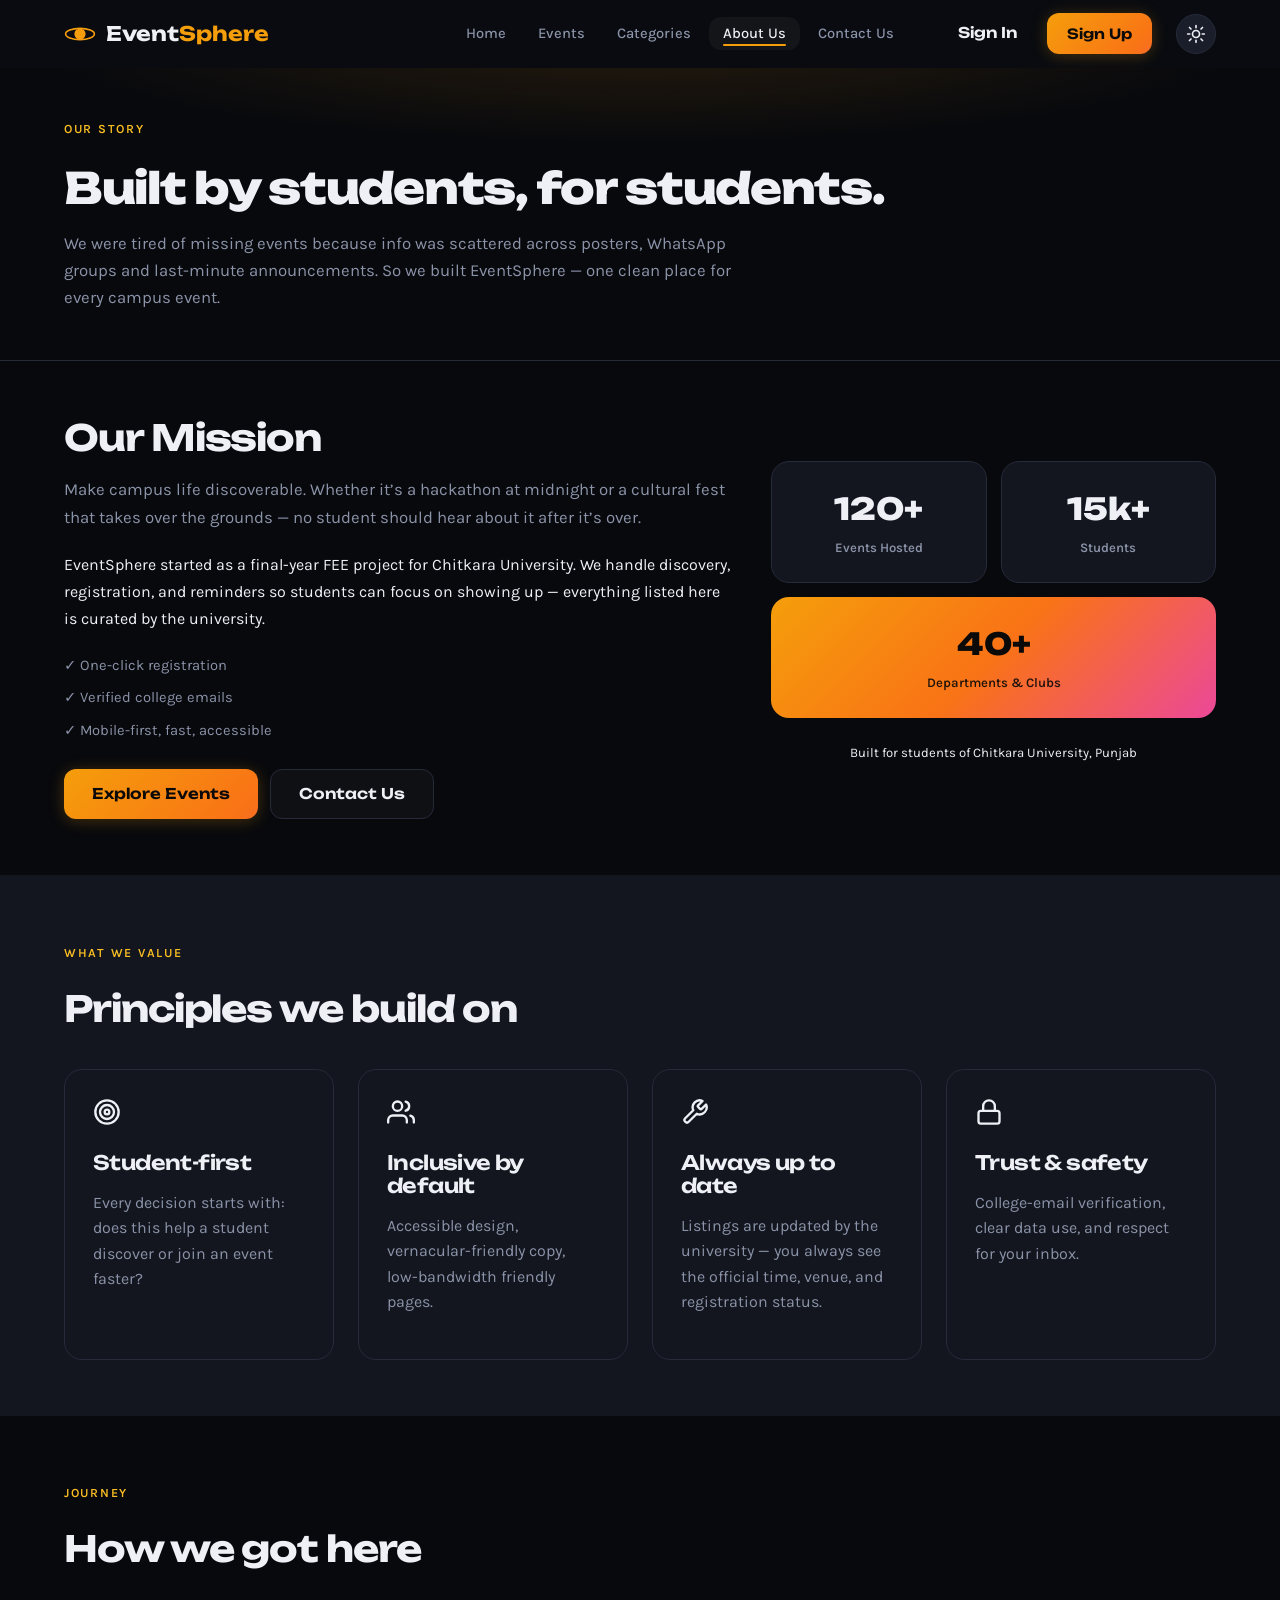
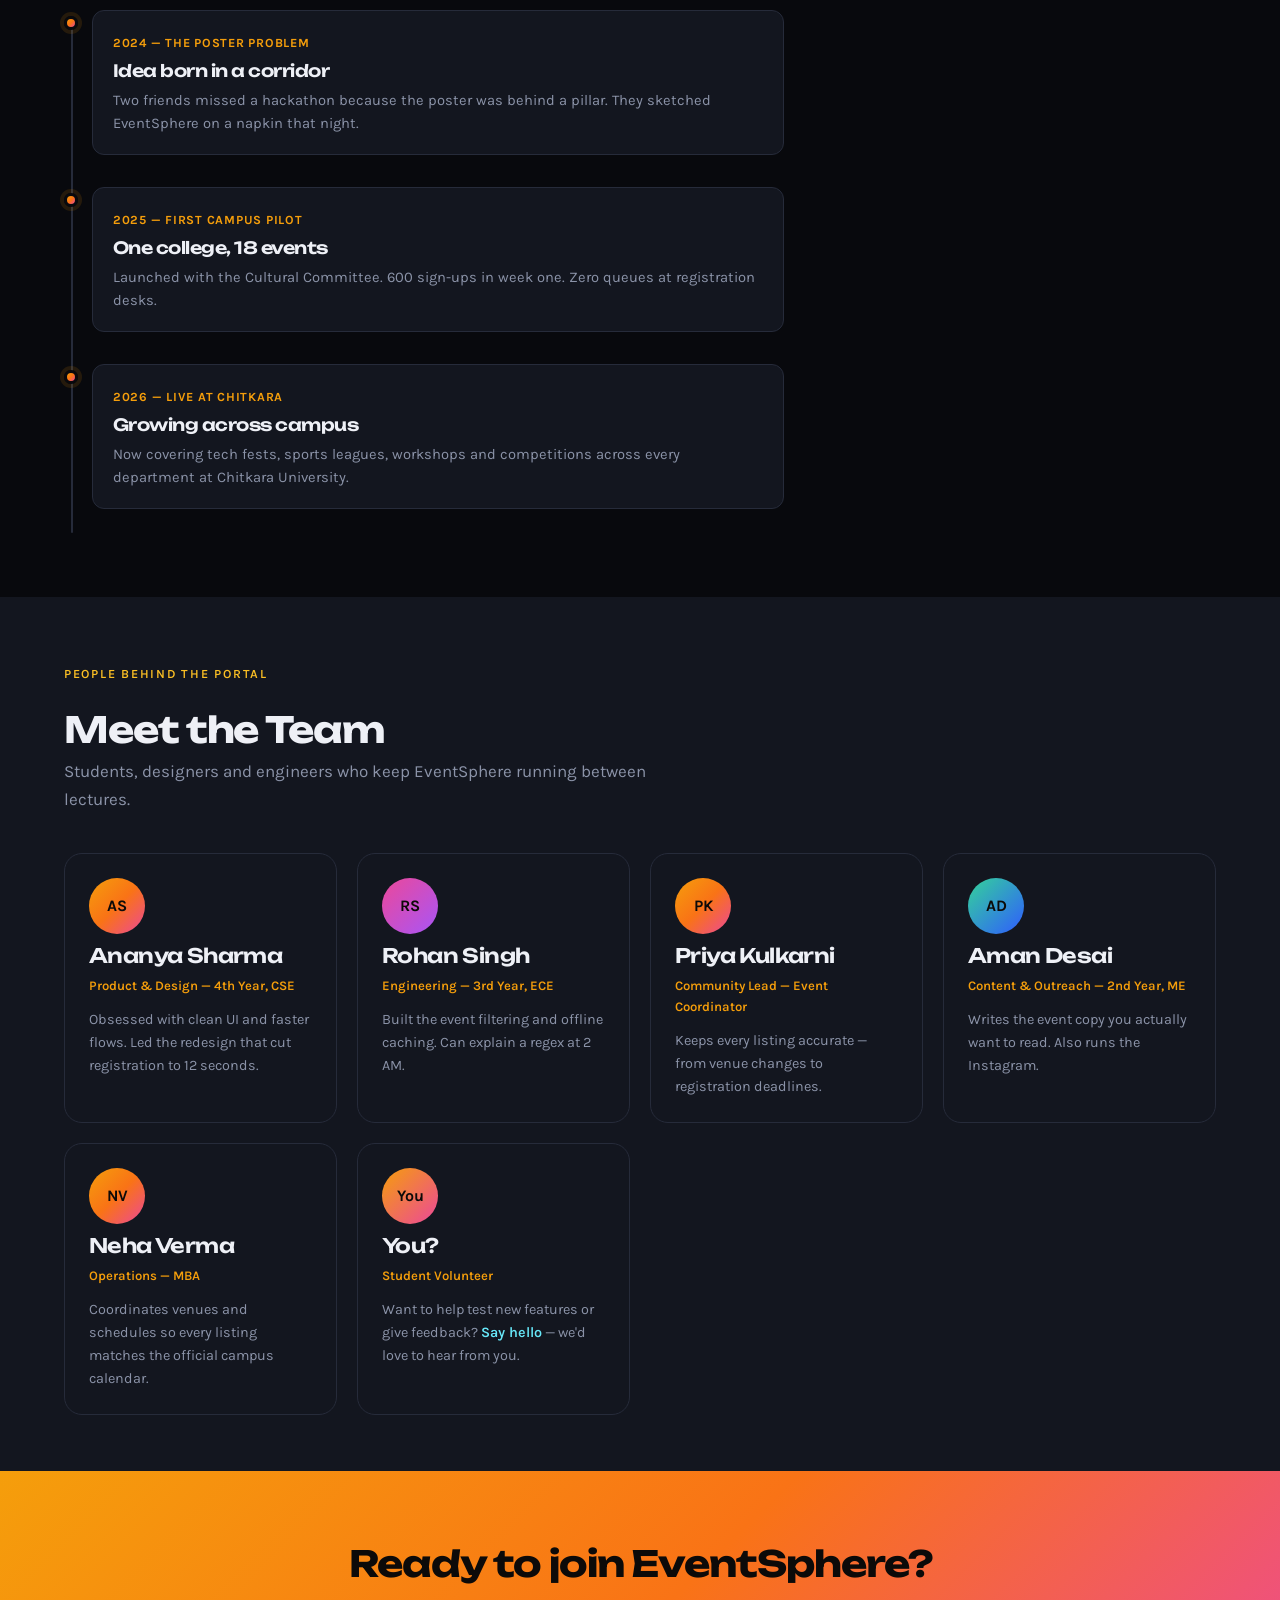
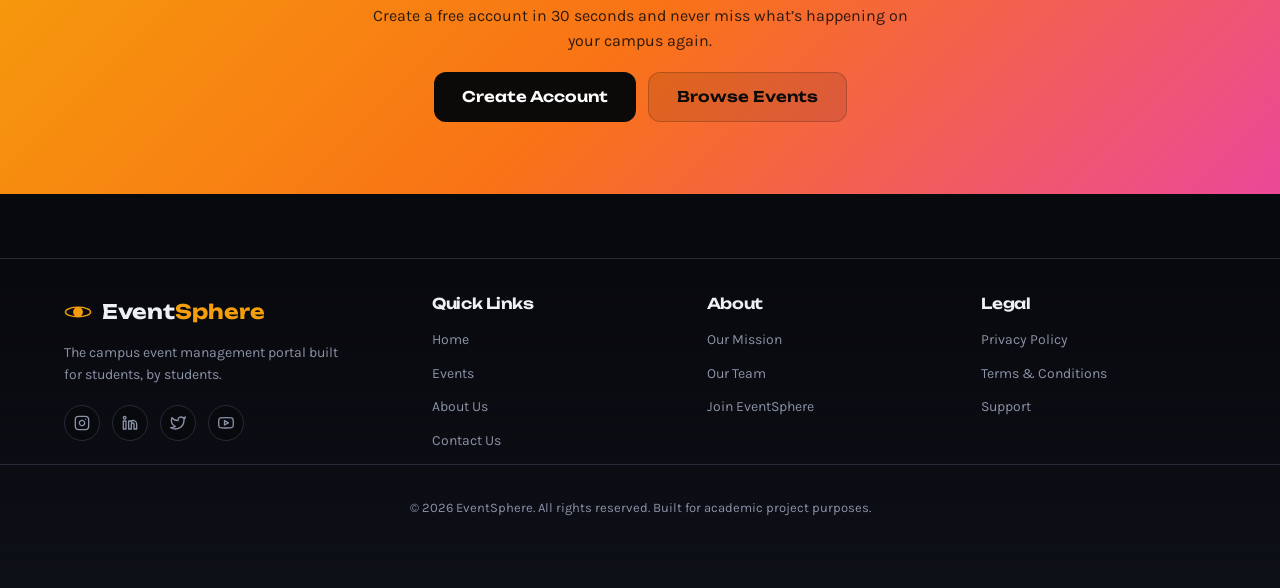
==== about.html @ 1bbb5e11 "Initial commit" ====
<!DOCTYPE html>
<html lang="en">
<head>
  <meta charset="UTF-8" />
  <meta name="viewport" content="width=device-width, initial-scale=1.0" />
  <title>EventSphere | About Us</title>
  <meta name="description" content="Learn about EventSphere — our mission and team, built for students of Chitkara University, Punjab." />
  <link rel="icon" type="image/svg+xml" href="images/favicon.svg">
  <link rel="preconnect" href="https://fonts.googleapis.com">
  <link href="https://fonts.googleapis.com/css2?family=Karla:ital,wght@0,400;0,500;0,600;0,700;1,400&family=Unbounded:wght@500;600;700;800&display=swap" rel="stylesheet">
  <script>
  (function () {
    try {
      var t = null;
      try { t = localStorage.getItem("eventsphere_theme"); } catch (e) {}
      if (!t) { try { var m = window.name.match(/(?:^|;)eventsphere_theme=([^;]+)/); if (m) t = m[1]; } catch (e2) {} }
      if (t === "light") document.documentElement.classList.add("light-mode");
    } catch (e) {}
  })();
</script>
<link rel="stylesheet" href="css/style.css" />
</head>
<body>
  <a href="#main-content" class="skip-link">Skip to main content</a>

  <header class="site-header" id="site-header">
    <nav class="navbar" aria-label="Primary navigation">
      <a href="index.html" class="logo">
        <span class="logo-mark" aria-hidden="true">
          <svg viewBox="0 0 40 40" width="32" height="32"><circle cx="20" cy="20" r="7" fill="url(#logoGradient)"/><ellipse cx="20" cy="20" rx="18" ry="7" fill="none" stroke="url(#logoGradient)" stroke-width="2"/><defs><linearGradient id="logoGradient" x1="0" y1="0" x2="40" y2="40"><stop offset="0%" stop-color="#f59e0b"/><stop offset="100%" stop-color="#ec4899"/></linearGradient></defs></svg>
        </span>
        <span class="logo-text">Event<span>Sphere</span></span>
      </a>
      <button class="nav-toggle" id="navToggle" aria-label="Open navigation menu" aria-expanded="false" aria-controls="primaryMenu"><span class="nav-toggle-bar"></span><span class="nav-toggle-bar"></span><span class="nav-toggle-bar"></span></button>
      <div class="nav-menu" id="primaryMenu">
        <ul class="nav-links">
          <li><a href="index.html" class="nav-link">Home</a></li>
          <li><a href="events.html" class="nav-link">Events</a></li>
          <li><a href="categories.html" class="nav-link">Categories</a></li>
          <li><a href="about.html" class="nav-link active">About Us</a></li>
          <li><a href="contact.html" class="nav-link">Contact Us</a></li>
        </ul>
        <div class="nav-actions">
          <a href="signin.html" class="btn btn-ghost guest-only">Sign In</a>
          <a href="signup.html" class="btn btn-primary btn-small guest-only">Sign Up</a>
          <button class="btn btn-ghost auth-only" id="logoutBtn" type="button">Logout</button>
        </div>
      </div>
    </nav>
  </header>

  <main id="main-content">
    <!-- Hero -->
    <section class="page-hero">
      <div class="container">
        <p class="eyebrow">Our Story</p>
        <h1>Built by students, for students.</h1>
        <p class="page-hero-sub">We were tired of missing events because info was scattered across posters, WhatsApp groups and last-minute announcements. So we built EventSphere — one clean place for every campus event.</p>
      </div>
    </section>

    <!-- Mission + Image -->
    <section class="section">
      <div class="container about-grid">
        <div>
          <h2 style="margin-bottom:16px;">Our Mission</h2>
          <p style="font-size:1.05rem; color:var(--color-text-secondary); line-height:1.7; margin-bottom:18px;">Make campus life discoverable. Whether it’s a hackathon at midnight or a cultural fest that takes over the grounds — no student should hear about it after it’s over.</p>
          <p style="color:var(--color-text-dim); line-height:1.7; margin-bottom:22px;">EventSphere started as a final-year FEE project for Chitkara University. We handle discovery, registration, and reminders so students can focus on showing up — everything listed here is curated by the university.</p>
          <div class="about-checks">
            <span>✓ One-click registration</span>
            <span>✓ Verified college emails</span>
            <span>✓ Mobile-first, fast, accessible</span>
          </div>
          <div style="margin-top:26px; display:flex; gap:12px; flex-wrap:wrap;">
            <a href="events.html" class="btn btn-primary">Explore Events</a>
            <a href="contact.html" class="btn btn-outline">Contact Us</a>
          </div>
        </div>
        <div class="about-visual">
          <div class="about-card-stack">
            <div class="about-stat-card">
              <span class="about-stat-num">120+</span>
              <span class="about-stat-label">Events Hosted</span>
            </div>
            <div class="about-stat-card">
              <span class="about-stat-num">15k+</span>
              <span class="about-stat-label">Students</span>
            </div>
            <div class="about-stat-card" style="grid-column: 1 / -1; background: var(--color-gradient-amber); color:#0c0a09; border:none;">
              <span class="about-stat-num" style="color:#0c0a09;">40+</span>
              <span class="about-stat-label" style="color:#0c0a09; opacity:0.9;">Departments & Clubs</span>
            </div>
          </div>
          <p style="text-align:center; font-size:0.82rem; color:var(--color-text-dim); margin-top:12px;">Built for students of Chitkara University, Punjab</p>
        </div>
      </div>
    </section>

    <!-- Values -->
    <section class="section section-alt">
      <div class="container">
        <div class="section-heading">
          <p class="eyebrow">What we value</p>
          <h2>Principles we build on</h2>
        </div>
        <div class="feature-grid">
          <article class="feature-card">
            <span class="feature-icon" aria-hidden="true"><svg class="icon"><use href="#i-target"/></svg></span>
            <h3>Student-first</h3>
            <p>Every decision starts with: does this help a student discover or join an event faster?</p>
          </article>
          <article class="feature-card">
            <span class="feature-icon" aria-hidden="true"><svg class="icon"><use href="#i-users"/></svg></span>
            <h3>Inclusive by default</h3>
            <p>Accessible design, vernacular-friendly copy, low-bandwidth friendly pages.</p>
          </article>
          <article class="feature-card">
            <span class="feature-icon" aria-hidden="true"><svg class="icon"><use href="#i-wrench"/></svg></span>
            <h3>Always up to date</h3>
            <p>Listings are updated by the university — you always see the official time, venue, and registration status.</p>
          </article>
          <article class="feature-card">
            <span class="feature-icon" aria-hidden="true"><svg class="icon"><use href="#i-lock"/></svg></span>
            <h3>Trust & safety</h3>
            <p>College-email verification, clear data use, and respect for your inbox.</p>
          </article>
        </div>
      </div>
    </section>

    <!-- Timeline -->
    <section class="section">
      <div class="container">
        <div class="section-heading">
          <p class="eyebrow">Journey</p>
          <h2>How we got here</h2>
        </div>
        <div class="timeline">
          <div class="timeline-item">
            <span class="timeline-dot"></span>
            <div class="timeline-content">
              <span class="timeline-date">2024 — The Poster Problem</span>
              <h3>Idea born in a corridor</h3>
              <p>Two friends missed a hackathon because the poster was behind a pillar. They sketched EventSphere on a napkin that night.</p>
            </div>
          </div>
          <div class="timeline-item">
            <span class="timeline-dot"></span>
            <div class="timeline-content">
              <span class="timeline-date">2025 — First Campus Pilot</span>
              <h3>One college, 18 events</h3>
              <p>Launched with the Cultural Committee. 600 sign-ups in week one. Zero queues at registration desks.</p>
            </div>
          </div>
          <div class="timeline-item">
            <span class="timeline-dot"></span>
            <div class="timeline-content">
              <span class="timeline-date">2026 — Live at Chitkara</span>
              <h3>Growing across campus</h3>
              <p>Now covering tech fests, sports leagues, workshops and competitions across every department at Chitkara University.</p>
            </div>
          </div>
        </div>
      </div>
    </section>

    <!-- Team -->
    <section class="section section-alt" id="team">
      <div class="container">
        <div class="section-heading">
          <p class="eyebrow">People behind the portal</p>
          <h2>Meet the Team</h2>
          <p class="section-subtext">Students, designers and engineers who keep EventSphere running between lectures.</p>
        </div>
        <div class="team-grid">
          <article class="team-card">
            <span class="avatar" style="width:56px;height:56px;font-size:1rem;">AS</span>
            <h3>Ananya Sharma</h3>
            <p class="team-role">Product & Design — 4th Year, CSE</p>
            <p class="team-bio">Obsessed with clean UI and faster flows. Led the redesign that cut registration to 12 seconds.</p>
          </article>
          <article class="team-card">
            <span class="avatar" style="width:56px;height:56px;font-size:1rem; background:linear-gradient(135deg,#ec4899 0%, #a855f7 100%);">RS</span>
            <h3>Rohan Singh</h3>
            <p class="team-role">Engineering — 3rd Year, ECE</p>
            <p class="team-bio">Built the event filtering and offline caching. Can explain a regex at 2 AM.</p>
          </article>
          <article class="team-card">
            <span class="avatar" style="width:56px;height:56px;font-size:1rem;">PK</span>
            <h3>Priya Kulkarni</h3>
            <p class="team-role">Community Lead — Event Coordinator</p>
            <p class="team-bio">Keeps every listing accurate — from venue changes to registration deadlines.</p>
          </article>
          <article class="team-card">
            <span class="avatar" style="width:56px;height:56px;font-size:1rem; background:linear-gradient(135deg,#34d399 0%, #2F5CFF 100%);">AD</span>
            <h3>Aman Desai</h3>
            <p class="team-role">Content & Outreach — 2nd Year, ME</p>
            <p class="team-bio">Writes the event copy you actually want to read. Also runs the Instagram.</p>
          </article>
          <article class="team-card">
            <span class="avatar" style="width:56px;height:56px;font-size:1rem;">NV</span>
            <h3>Neha Verma</h3>
            <p class="team-role">Operations — MBA</p>
            <p class="team-bio">Coordinates venues and schedules so every listing matches the official campus calendar.</p>
          </article>
          <article class="team-card">
            <span class="avatar" style="width:56px;height:56px;font-size:1rem; background:linear-gradient(135deg,#f59e0b 0%, #ec4899 100%);">You</span>
            <h3>You?</h3>
            <p class="team-role">Student Volunteer</p>
            <p class="team-bio">Want to help test new features or give feedback? <a href="contact.html" class="form-link">Say hello</a> — we'd love to hear from you.</p>
          </article>
        </div>
      </div>
    </section>

    <!-- CTA -->
    <section class="stats-band" style="margin-top:0;">
      <div class="container" style="display:flex; flex-direction:column; align-items:center; gap:18px; text-align:center;">
        <h2 style="color:#0c0a09; margin:0;">Ready to join EventSphere?</h2>
        <p style="color:#0c0a09; opacity:0.85; max-width:560px; margin:0;">Create a free account in 30 seconds and never miss what’s happening on your campus again.</p>
        <div style="display:flex; gap:12px; flex-wrap:wrap; justify-content:center;">
          <a href="signup.html" class="btn" style="background:#0c0a09; color:white;">Create Account</a>
          <a href="events.html" class="btn" style="background:rgba(12,10,9,0.1); color:#0c0a09; border:1px solid rgba(12,10,9,0.2);">Browse Events</a>
        </div>
      </div>
    </section>
  </main>

  <footer class="site-footer">
    <div class="container footer-grid">
      <div class="footer-brand">
        <a href="index.html" class="logo">
          <span class="logo-mark" aria-hidden="true">
            <svg viewBox="0 0 40 40" width="28" height="28"><circle cx="20" cy="20" r="7" fill="url(#footerLogoGradient)"/><ellipse cx="20" cy="20" rx="18" ry="7" fill="none" stroke="url(#footerLogoGradient)" stroke-width="2"/><defs><linearGradient id="footerLogoGradient" x1="0" y1="0" x2="40" y2="40"><stop offset="0%" stop-color="#f59e0b"/><stop offset="100%" stop-color="#ec4899"/></linearGradient></defs></svg>
          </span>
          <span class="logo-text">Event<span>Sphere</span></span>
        </a>
        <p class="footer-tagline">The campus event management portal built for students, by students.</p>
        <div class="social-icons"><a href="#" aria-label="Instagram"><svg class="icon"><use href="#i-instagram"/></svg></a><a href="#" aria-label="LinkedIn"><svg class="icon"><use href="#i-linkedin"/></svg></a><a href="#" aria-label="Twitter"><svg class="icon"><use href="#i-twitter"/></svg></a><a href="#" aria-label="YouTube"><svg class="icon"><use href="#i-youtube"/></svg></a></div>
      </div>
      <nav class="footer-col" aria-label="Quick links"><h3>Quick Links</h3><ul><li><a href="index.html">Home</a></li><li><a href="events.html">Events</a></li><li><a href="about.html">About Us</a></li><li><a href="contact.html">Contact Us</a></li></ul></nav>
      <nav class="footer-col" aria-label="About"><h3>About</h3><ul><li><a href="about.html">Our Mission</a></li><li><a href="about.html#team">Our Team</a></li><li><a href="signup.html">Join EventSphere</a></li></ul></nav>
      <nav class="footer-col" aria-label="Legal"><h3>Legal</h3><ul><li><a href="#">Privacy Policy</a></li><li><a href="#">Terms & Conditions</a></li><li><a href="contact.html">Support</a></li></ul></nav>
    </div>
    <div class="footer-bottom"><p>&copy; 2026 EventSphere. All rights reserved. Built for academic project purposes.</p></div>
  </footer>

  <script src="js/icons.js"></script>
  <script src="js/auth.js"></script>
  <script src="js/main.js"></script>
</body>
</html>
---- css/style.css ----
/* =========================================================
   EVENTSPHERE — Dark Theme (adapted from CampusPulse)
   =========================================================
   Theme & design system inherited from the better-fee-project demo:
   - Dark background, amber + pink + teal accents
   - Karla (body) + Unbounded (display) font pair
   ========================================================= */

@import url("https://fonts.googleapis.com/css2?family=Karla:ital,wght@0,400;0,500;0,600;0,700;1,400&family=Unbounded:wght@500;600;700;800&display=swap");

:root {
  /* ---- Surfaces & backgrounds ---- */
  --color-bg: #08090d;
  --color-bg-soft: #0e1018;
  --color-surface: #13161f;
  --color-surface-strong: #1a1e2a;

  /* ---- Header & mobile menu (theme-aware) ---- */
  --color-header-bg: rgba(10, 12, 18, 0.86);
  --color-header-bg-scrolled: rgba(10, 12, 18, 0.95);
  --color-header-border: rgba(38, 43, 58, 0.85);
  --color-menu-bg: rgba(10, 12, 18, 0.97);

  /* ---- Borders ---- */
  --color-border: #262b3a;
  --color-border-hover: #3a4158;

  /* ---- Text scale ---- */
  --color-text: #eef0f6;
  --color-text-secondary: #8b93a8;

  /* ---- Brand accent (amber) ---- */
  --color-accent: #f59e0b;
  --color-accent-hover: #fbbf24;
  --color-accent-glow: rgba(245, 158, 11, 0.35);
  --color-accent-soft: rgba(245, 158, 11, 0.12);
  --color-gradient-amber: linear-gradient(135deg, #f59e0b 0%, #f97316 50%, #ec4899 100%);
  --color-on-accent: #0c0a09;

  /* ---- Category / pill colors ---- */
  --color-primary: #2F5CFF;
  --color-accent-purple: #8B5CF6;
  --color-gradient: linear-gradient(135deg, #2F5CFF 0%, #8B5CF6 100%);

  /* ---- Links & status ---- */
  --color-link: #67e8f9;
  --color-link-hover: #a5f3fc;
  --color-success: #34d399;
  --color-danger: #fb7185;
  --color-success-bg: rgba(52, 211, 153, 0.1);
  --color-error-bg: rgba(251, 113, 133, 0.1);

  /* ---- Typography ---- */
  --font-body: "Karla", system-ui, sans-serif;
  --font-display: "Unbounded", system-ui, sans-serif;

  /* ---- Radii ---- */
  --radius-sm: 8px;
  --radius: 12px;
  --radius-md: 12px;
  --radius-lg: 18px;
  --radius-xl: 20px;
  --radius-full: 999px;

  /* ---- Layout ---- */
  --max-width: 1280px;
  --nav-height: 68px;

  /* ---- Motion & shadows ---- */
  --ease-out: cubic-bezier(0.22, 1, 0.36, 1);
  --shadow-sm: 0 4px 24px rgba(0, 0, 0, 0.25);
  --shadow-md: 0 12px 40px rgba(0, 0, 0, 0.35);
  --shadow-card: 0 4px 24px rgba(0, 0, 0, 0.25);
  --shadow-lift: 0 12px 40px rgba(0, 0, 0, 0.35);
  --transition-base: 0.25s ease;
  --transition-ease: cubic-bezier(0.22, 1, 0.36, 1);
}

/* Light mode */
html.light-mode {
  /* Surfaces */
  --color-bg: #ffffff;
  --color-bg-soft: #f8fafc;
  --color-surface: #f8fafc;
  --color-surface-strong: #f1f5f9;

  /* Header & mobile menu */
  --color-header-bg: rgba(255, 255, 255, 0.8);
  --color-header-bg-scrolled: rgba(255, 255, 255, 0.96);
  --color-header-border: rgba(226, 232, 240, 1);
  --color-menu-bg: rgba(255, 255, 255, 0.98);

  /* Borders */
  --color-border: #e2e8f0;
  --color-border-hover: #cbd5e1;

  /* Text */
  --color-text: #0f172a;
  --color-text-secondary: #475569;

  /* Brand accent */
  --color-accent: #2563eb;
  --color-accent-hover: #3b82f6;
  --color-accent-glow: rgba(37, 99, 235, 0.25);
  --color-accent-soft: rgba(37, 99, 235, 0.12);
  --color-gradient-amber: linear-gradient(135deg, #2563eb 0%, #3b82f6 50%, #ec4899 100%);
  --color-on-accent: #ffffff;

  /* Category colors */
  --color-primary: #2563eb;
  --color-accent-purple: #7c3aed;
  --color-gradient: linear-gradient(135deg, #2563eb 0%, #7c3aed 100%);

  /* Links & status */
  --color-link: #2563eb;
  --color-link-hover: #1d4ed8;
  --color-success: #16a34a;
  --color-danger: #dc2626;
  --color-success-bg: rgba(22, 163, 74, 0.1);
  --color-error-bg: rgba(220, 38, 38, 0.1);

  --shadow-sm: 0 2px 12px rgba(0, 0, 0, 0.06);
  --shadow-md: 0 12px 32px rgba(37, 99, 235, 0.12);
  --shadow-card: 0 1px 3px rgba(0, 0, 0, 0.08);
  --shadow-lift: 0 12px 32px rgba(0, 0, 0, 0.15);
}

*, *::before, *::after {
  box-sizing: border-box;
}

html {
  scroll-behavior: smooth;
  -webkit-text-size-adjust: 100%;
}

html, body {
  margin: 0;
  padding: 0;
}

body {
  font-family: var(--font-body);
  background: var(--color-bg);
  color: var(--color-text);
  line-height: 1.65;
  padding-top: calc(var(--nav-height) + env(safe-area-inset-top, 0px));
  -webkit-tap-highlight-color: transparent;
  -webkit-font-smoothing: antialiased;
  animation: pageIn 0.45s var(--ease-out) both;
}

img, svg {
  max-width: 100%;
  display: block;
}

a {
  text-decoration: none;
  color: inherit;
}

ul {
  list-style: none;
  margin: 0;
  padding: 0;
}

button {
  font-family: inherit;
  cursor: pointer;
  border: none;
  background: none;
}

input, textarea, select {
  font-family: inherit;
  font-size: 1rem;
}

/* Respect reduced motion */
@media (prefers-reduced-motion: reduce) {
  html { scroll-behavior: auto; }
  *, *::before, *::after {
    animation-duration: 0.01ms !important;
    animation-iteration-count: 1 !important;
    transition-duration: 0.01ms !important;
  }
}

/* =========================================================
   TYPOGRAPHY
   ========================================================= */
h1, h2, h3, h4 {
  font-family: var(--font-display);
  font-weight: 700;
  letter-spacing: -0.03em;
  line-height: 1.15;
  margin: 0;
}

h1 {
  font-family: var(--font-display);
  font-size: clamp(2rem, 4.5vw, 3.2rem);
  font-weight: 800;
}

h2 {
  font-family: var(--font-display);
  font-size: clamp(1.5rem, 3vw, 2.25rem);
}

h3 {
  font-size: 1.25rem;
  font-weight: 600;
}

p {
  color: var(--color-text-secondary);
  line-height: 1.6;
}

.eyebrow {
  display: inline-flex;
  align-items: center;
  gap: 8px;
  font-family: var(--font-body);
  font-size: 0.78rem;
  font-weight: 600;
  letter-spacing: 0.14em;
  text-transform: uppercase;
  color: var(--color-accent-hover);
  margin-bottom: 24px;
  animation: fadeUp 0.6s var(--transition-ease) 0.05s both;
}

.hero .eyebrow::before {
  content: "";
  width: 28px;
  height: 2px;
  background: linear-gradient(90deg, var(--color-accent), transparent);
  border-radius: 2px;
}

/* =========================================================
   LAYOUT UTILITIES
   ========================================================= */
.container {
  width: 100%;
  max-width: var(--max-width);
  margin: 0 auto;
  padding-inline: clamp(16px, 5vw, 64px);
}

.container-narrow {
  max-width: 760px;
}

.section {
  padding: 56px 0;
}

.section-alt {
  background-color: var(--color-surface);
}

.section-heading {
  text-align: left;
  max-width: 640px;
  margin-bottom: 2.5rem;
}

.section-subtext {
  font-size: 1.0625rem;
  color: var(--color-text-secondary);
  margin-top: 0.5rem;
}

.section-cta {
  margin-top: 2.5rem;
  text-align: center;
}

.card-grid {
  display: grid;
  gap: 24px;
  grid-template-columns: 1fr;
}

.card-grid-3 {
  grid-template-columns: repeat(auto-fit, minmax(280px, 1fr));
}

.card-grid-4 {
  grid-template-columns: repeat(auto-fit, minmax(260px, 1fr));
}

/* =========================================================
   BUTTONS
   ========================================================= */
.btn {
  display: inline-flex;
  align-items: center;
  justify-content: center;
  gap: 8px;
  padding: 12px 28px;
  font-family: var(--font-display);
  font-size: 0.92rem;
  font-weight: 600;
  border-radius: var(--radius);
  border: none;
  cursor: pointer;
  transition: all var(--transition-base);
  white-space: nowrap;
}

.btn:focus-visible {
  outline: 3px solid var(--color-accent);
  outline-offset: 2px;
}

.btn-primary {
  background: var(--color-gradient-amber);
  background-size: 200% auto;
  color: var(--color-on-accent);
  box-shadow: 0 2px 16px rgba(245, 158, 11, 0.25);
  border: none;
}

.btn-primary:hover {
  background-position: 100% center;
  color: var(--color-on-accent);
  transform: translateY(-2px);
  box-shadow: 0 8px 32px var(--color-accent-glow);
}

.btn-secondary {
  background: transparent;
  color: var(--color-accent-hover);
  border: 1.5px solid var(--color-accent);
}

.btn-secondary:hover {
  background: var(--color-accent-glow);
  color: var(--color-text);
  transform: translateY(-2px);
}

.btn-ghost {
  background: transparent;
  color: var(--color-text);
  padding: 10px 18px;
}

.btn-ghost:hover {
  color: var(--color-accent-hover);
}

.btn-outline {
  background: rgba(255, 255, 255, 0.03);
  color: var(--color-text);
  border: 1px solid var(--color-border);
}

.btn-outline:hover {
  border-color: var(--color-border-hover);
  background: rgba(255, 255, 255, 0.06);
  color: var(--color-text);
  transform: translateY(-2px);
}

.btn-large {
  padding: 14px 32px;
  font-size: 1rem;
}

.btn-small {
  padding: 9px 20px;
  font-size: 0.875rem;
}

.btn-block {
  display: flex;
  width: 100%;
}

.btn:active {
  transform: scale(0.97) translateY(0);
}

/* =========================================================
   HEADER / NAVIGATION (fixed)
   ========================================================= */
.site-header {
  position: fixed;
  top: calc(-1 * env(safe-area-inset-top, 0px));
  left: 0;
  right: 0;
  z-index: 100;
  height: calc(var(--nav-height) + env(safe-area-inset-top, 0px));
  background: var(--color-header-bg);
  backdrop-filter: blur(16px) saturate(1.15);
  border-bottom: 1px solid transparent;
  transition: none;
}

body.scrolled .site-header,
.site-header.scrolled {
  background: var(--color-header-bg-scrolled);
  border-bottom-color: var(--color-border);
  box-shadow: 0 8px 32px rgba(0, 0, 0, 0.3);
}

.navbar {
  height: 100%;
  display: flex;
  align-items: center;
  justify-content: space-between;
  max-width: var(--max-width);
  margin: 0 auto;
  padding: 0 clamp(16px, 5vw, 64px);
  padding-top: env(safe-area-inset-top, 0px);
  gap: 24px;
}

.logo {
  display: flex;
  align-items: center;
  gap: 10px;
  flex-shrink: 0;
}

.logo-text {
  font-family: var(--font-display);
  font-weight: 700;
  font-size: 1.25rem;
  color: var(--color-text);
}

.logo-text span {
  color: var(--color-accent);
}

.logo-mark {
  display: flex;
  align-items: center;
  justify-content: center;
}

/* Logo mark follows the theme: in light mode it adopts the "Sphere"
   wordmark colour (blue accent) instead of the amber→pink gradient */
html.light-mode .logo-mark stop,
html.light-mode .loading-logo stop {
  stop-color: var(--color-accent);
}
html.light-mode .loading-logo svg {
  filter: drop-shadow(0 8px 24px var(--color-accent-glow));
}

.nav-menu {
  display: flex;
  align-items: center;
  gap: 32px;
  flex: 1;
  justify-content: flex-end;
}

.nav-links {
  display: flex;
  gap: 4px;
  align-items: center;
}

.nav-link {
  position: relative;
  color: var(--color-text-secondary);
  padding: 8px 14px;
  border-radius: var(--radius);
  font-size: 0.92rem;
  font-weight: 500;
  transition: color 0.2s var(--transition-base), background 0.2s var(--transition-base);
}

.nav-link::after {
  content: "";
  position: absolute;
  bottom: 4px;
  left: 14px;
  right: 14px;
  height: 2px;
  background: var(--color-accent);
  border-radius: 2px;
  transform: scaleX(0);
  transition: transform 0.25s var(--transition-ease);
}

.nav-link:hover,
.nav-link.active {
  color: var(--color-text);
  background: rgba(255, 255, 255, 0.04);
}

.nav-link:hover::after,
.nav-link.active::after {
  transform: scaleX(1);
}

.nav-actions {
  display: flex;
  align-items: center;
  gap: 12px;
}

/* Guest / logged-in state toggling */
.auth-only {
  display: none;
}

body.logged-in .guest-only {
  display: none;
}

body.logged-in .auth-only {
  display: inline-flex;
}

/* Mobile nav toggle (hamburger) — hidden on desktop */
.nav-toggle {
  display: none;
  transition: background 0.2s, border-color 0.2s, transform 0.15s;
}

.nav-toggle:active {
  transform: scale(0.94);
}

/* Theme toggle (light / dark) — grouped with the hamburger on the right */
.nav-end {
  display: flex;
  align-items: center;
  gap: 10px;
}

.theme-toggle {
  display: inline-flex;
  align-items: center;
  justify-content: center;
  width: 40px;
  height: 40px;
  flex: 0 0 40px;
  padding: 0;
  border-radius: var(--radius-full);
  background: var(--color-surface-strong);
  border: 1px solid var(--color-border);
  color: var(--color-text);
  cursor: pointer;
  transition: transform 0.15s var(--transition-base);
}

.theme-toggle:hover {
  background: var(--color-surface);
  border-color: var(--color-border-hover);
}

.theme-toggle:active {
  transform: scale(0.94);
}

.theme-toggle svg {
  width: 20px;
  height: 20px;
  display: block;
}

.theme-toggle .tt-moon {
  display: none;
}

html.light-mode .theme-toggle .tt-sun {
  display: none;
}

html.light-mode .theme-toggle .tt-moon {
  display: block;
}

/* =========================================================
   HERO SECTION
   ========================================================= */
.hero {
  position: relative;
  padding: 48px 0 80px;
  overflow: hidden;
  min-height: calc(100vh - var(--nav-height));
  min-height: calc(100svh - var(--nav-height));
  display: flex;
  align-items: center;
}

.hero-bg {
  position: absolute;
  inset: 0;
  pointer-events: none;
  overflow: hidden;
}

.hero-grid {
  position: absolute;
  inset: 0;
  background-image:
    linear-gradient(rgba(255, 255, 255, 0.03) 1px, transparent 1px),
    linear-gradient(90deg, rgba(255, 255, 255, 0.03) 1px, transparent 1px);
  background-size: 48px 48px;
  mask-image: radial-gradient(ellipse 70% 60% at 50% 40%, black 20%, transparent 75%);
}

.hero-orb {
  position: absolute;
  border-radius: 50%;
  filter: blur(80px);
  animation: orbFloat 12s ease-in-out infinite;
}

.hero-orb--1 {
  width: 420px;
  height: 420px;
  top: -8%;
  left: -6%;
  background: radial-gradient(circle, rgba(245, 158, 11, 0.45) 0%, transparent 70%);
  animation-delay: 0s;
}

.hero-orb--2 {
  width: 360px;
  height: 360px;
  top: 10%;
  right: -4%;
  background: radial-gradient(circle, rgba(236, 72, 153, 0.35) 0%, transparent 70%);
  animation-delay: -4s;
}

.hero-orb--3 {
  width: 300px;
  height: 300px;
  bottom: 5%;
  left: 35%;
  background: radial-gradient(circle, rgba(99, 102, 241, 0.3) 0%, transparent 70%);
  animation-delay: -8s;
}

@keyframes orbFloat {
  0%, 100% { transform: translate(0, 0) scale(1); }
  33% { transform: translate(24px, -18px) scale(1.06); }
  66% { transform: translate(-16px, 12px) scale(0.96); }
}

.hero-inner {
  position: relative;
  z-index: 1;
  display: grid;
  grid-template-columns: 1fr 1fr;
  gap: 48px;
  align-items: center;
}

.hero-content {
  text-align: left;
}

.hero-eyebrow {
  display: inline-flex;
  align-items: center;
  gap: 8px;
  font-family: var(--font-body);
  font-size: 0.78rem;
  font-weight: 600;
  letter-spacing: 0.14em;
  text-transform: uppercase;
  color: var(--color-accent-hover);
  margin-bottom: 24px;
  animation: fadeUp 0.6s var(--transition-ease) 0.05s both;
}

.hero-eyebrow::before {
  content: "";
  width: 28px;
  height: 2px;
  background: linear-gradient(90deg, var(--color-accent), transparent);
  border-radius: 2px;
}

.hero h1 {
  font-family: var(--font-display);
  font-size: clamp(2rem, 4.5vw, 3.2rem);
  font-weight: 800;
  margin-bottom: 22px;
  line-height: 1.08;
  animation: fadeUp 0.6s var(--transition-ease) 0.12s both;
}

.hero h1 .line {
  display: block;
}

.hero h1 .highlight {
  background: linear-gradient(120deg, #fbbf24 0%, #f97316 35%, #ec4899 70%, #a855f7 100%);
  background-size: 200% auto;
  -webkit-background-clip: text;
  background-clip: text;
  -webkit-text-fill-color: transparent;
  animation: gradientShift 6s ease infinite;
}

@keyframes gradientShift {
  0%, 100% { background-position: 0% center; }
  50% { background-position: 100% center; }
}

.hero-subtext {
  font-size: 1.08rem;
  color: var(--color-text-secondary);
  max-width: 520px;
  margin-bottom: 2rem;
  line-height: 1.7;
  animation: fadeUp 0.6s var(--transition-ease) 0.2s both;
}

.hero-actions {
  display: flex;
  gap: 14px;
  flex-wrap: wrap;
  animation: fadeUp 0.6s var(--transition-ease) 0.28s both;
}

.hero-trust {
  display: flex;
  gap: 32px;
  margin-top: 40px;
  padding-top: 28px;
  border-top: 1px solid var(--color-border);
  font-size: 0.875rem;
  font-weight: 600;
  color: var(--color-text-secondary);
  flex-wrap: wrap;
  animation: fadeUp 0.6s var(--transition-ease) 0.36s both;
}

.hero-stat {
  display: flex;
  flex-direction: column;
  gap: 2px;
}

.hero-stat strong {
  font-family: var(--font-display);
  font-size: 1.5rem;
  font-weight: 700;
  background: linear-gradient(135deg, var(--color-text) 30%, var(--color-accent-hover));
  -webkit-background-clip: text;
  background-clip: text;
  -webkit-text-fill-color: transparent;
}

.hero-stat span {
  font-size: 0.82rem;
  color: var(--color-text-secondary);
  letter-spacing: 0.02em;
}

/* Hero illustration (SVG) */
.hero-illustration,
.hero-visual {
  width: 100%;
}

/* ---------- EVENT CARDS ---------- */
.event-grid {
  display: grid;
  grid-template-columns: repeat(auto-fill, minmax(270px, 1fr));
  gap: 22px;
}

.event-card {
  background: var(--color-surface);
  border: 1px solid var(--color-border);
  border-radius: var(--radius-lg);
  overflow: hidden;
  display: flex;
  flex-direction: column;
  box-shadow: var(--shadow-card);
  transition: transform 0.3s var(--transition-ease), border-color 0.3s var(--transition-ease), box-shadow 0.3s var(--transition-ease);
  animation: fadeUp 0.5s var(--transition-ease) both;
}

.event-grid .event-card:nth-child(1) { animation-delay: 0.05s; }
.event-grid .event-card:nth-child(2) { animation-delay: 0.1s; }
.event-grid .event-card:nth-child(3) { animation-delay: 0.15s; }
.event-grid .event-card:nth-child(4) { animation-delay: 0.2s; }
.event-grid .event-card:nth-child(5) { animation-delay: 0.25s; }
.event-grid .event-card:nth-child(6) { animation-delay: 0.3s; }

.event-card:hover {
  transform: translateY(-6px);
  border-color: var(--color-border-hover);
  box-shadow: var(--shadow-lift);
}
.event-card--compact {
  border-radius: var(--radius-md);
}
.event-card--compact .event-poster {
  aspect-ratio: 16 / 8.5;
}
.event-card--compact .event-card-body {
  padding: 16px 16px 18px;
}
.event-card--compact .event-title {
  font-size: 0.98rem;
}
.event-card--compact .event-meta {
  font-size: 0.8rem;
  gap: 3px;
  margin-bottom: 10px;
}
#relatedGrid {
  gap: 18px;
}
@media (min-width: 901px) {
  #relatedGrid {
    grid-template-columns: repeat(3, minmax(0, 1fr));
  }
}
@media (max-width: 640px) {
  #relatedGrid {
    grid-template-columns: 1fr;
  }
}

.event-poster {
  aspect-ratio: 16 / 9;
  display: flex;
  align-items: center;
  justify-content: center;
  color: var(--color-text);
  position: relative;
  overflow: hidden;
}

.event-poster img {
  width: 100%;
  height: 100%;
  object-fit: cover;
  object-position: center;
  display: block;
}

.event-poster.has-image {
  background: var(--color-surface-strong);
  padding: 0;
}

.poster-blue {
  background: linear-gradient(135deg, #f59e0b 0%, #fbbf24 100%);
}

.poster-purple {
  background: linear-gradient(135deg, #ec4899 0%, #a855f7 100%);
}

.event-card-body {
  padding: 20px 20px 22px;
  flex: 1;
  display: flex;
  flex-direction: column;
}

.event-title {
  font-family: var(--font-display);
  font-size: 1.0625rem;
  font-weight: 600;
  margin: 0 0 8px;
}

.event-meta {
  display: flex;
  flex-direction: column;
  gap: 4px;
  font-size: 0.86rem;
  color: var(--color-text-secondary);
  margin-bottom: 12px;
}

/* Pills (event category tags) */
.pill {
  display: inline-block;
  align-self: flex-start;
  padding: 4px 12px;
  border-radius: var(--radius-full);
  font-size: 0.75rem;
  font-weight: 600;
}

.pill-tech { background: rgba(47, 92, 255, 0.1); color: var(--color-primary); }
.pill-cultural { background: rgba(139, 92, 246, 0.1); color: var(--color-accent-purple); }
.pill-sports { background: rgba(52, 211, 153, 0.12); color: var(--color-success); }
.pill-workshop { background: rgba(245, 158, 11, 0.12); color: var(--color-accent); }
.pill-competition { background: rgba(251, 113, 133, 0.1); color: var(--color-danger); }

/* =========================================================
   FEATURE CARDS
   ========================================================= */
.feature-grid {
  display: grid;
  gap: 24px;
  grid-template-columns: repeat(auto-fit, minmax(240px, 1fr));
}

.feature-card {
  background: var(--color-surface);
  border: 1px solid var(--color-border);
  border-radius: var(--radius-lg);
  padding: 28px;
  transition: transform 0.3s var(--transition-ease), box-shadow 0.3s;
}

.feature-card:hover {
  transform: translateY(-4px);
  box-shadow: var(--shadow-lift);
}

.feature-icon {
  font-size: 1.75rem;
  display: inline-block;
  margin-bottom: 1rem;
}

.feature-card h3 {
  margin-bottom: 0.5rem;
}

/* =========================================================
   TESTIMONIAL CARDS
   ========================================================= */
.testimonial-card {
  background: var(--color-surface);
  border: 1px solid var(--color-border);
  border-radius: var(--radius-lg);
  padding: 28px;
  box-shadow: var(--shadow-card);
  transition: transform 0.3s var(--transition-ease), box-shadow 0.3s;
}

.testimonial-card:hover {
  transform: translateY(-4px);
  box-shadow: var(--shadow-lift);
}

.testimonial-quote {
  font-size: 0.9375rem;
  color: var(--color-text-secondary);
  margin-bottom: 1.5rem;
  line-height: 1.6;
}

.testimonial-quote::before {
  content: "\201C";
  color: var(--color-accent);
  font-size: 1.5rem;
  font-weight: 700;
  margin-right: 4px;
}

.testimonial-author {
  display: flex;
  align-items: center;
  gap: 12px;
}

.avatar {
  width: 40px;
  height: 40px;
  border-radius: 50%;
  background: var(--color-gradient-amber);
  color: var(--color-on-accent);
  display: flex;
  align-items: center;
  justify-content: center;
  font-size: 0.8125rem;
  font-weight: 700;
  flex-shrink: 0;
}

.author-name {
  font-size: 0.875rem;
  font-weight: 600;
  color: var(--color-text);
}

.author-role {
  font-size: 0.8125rem;
  color: var(--color-text-secondary);
}

/* =========================================================
   CATEGORY GRID
   ========================================================= */
.category-grid {
  display: grid;
  grid-template-columns: repeat(auto-fit, minmax(140px, 1fr));
  gap: 20px;
}

.category-card {
  background: var(--color-surface);
  border: 1px solid var(--color-border);
  border-radius: var(--radius-lg);
  padding: 28px 16px;
  text-align: center;
  display: flex;
  flex-direction: column;
  align-items: center;
  gap: 10px;
  transition: transform 0.3s var(--transition-ease), box-shadow 0.3s, background-color 0.3s;
}

.category-card:hover {
  transform: translateY(-5px) scale(1.02);
  border-color: var(--color-accent);
  background: linear-gradient(135deg, var(--color-surface) 0%, rgba(245,158,11,0.06) 100%);
  box-shadow: 0 14px 36px rgba(0,0,0,0.32), 0 0 0 1px rgba(245,158,11,0.15);
  isolation: isolate;
}

.category-icon {
  font-size: 1.75rem;
}

.category-name {
  font-weight: 600;
  font-size: 0.9375rem;
  color: var(--color-text);
}

/* Detailed category cards — used only on categories.html (separate from events) */
.categories-page-grid {
  grid-template-columns: repeat(auto-fit, minmax(300px, 1fr));
}
.category-card.detailed {
  padding: 26px 24px;
  text-align: left;
  align-items: flex-start;
  gap: 14px;
  min-height: 260px;
  position: relative;
  overflow: hidden;
  isolation: isolate;
}
.category-card.detailed::before {
  content: "";
  position: absolute;
  inset: 0;
  background: radial-gradient(ellipse 80% 60% at 20% 0%, rgba(245,158,11,0.08), transparent 60%);
  opacity: 0;
  transition: opacity var(--transition-base);
  pointer-events: none;
}
.category-card.detailed:hover::before { opacity: 1; }
.category-card.detailed .category-icon {
  width: 52px;
  height: 52px;
  font-size: 1.9rem;
  display: flex;
  align-items: center;
  justify-content: center;
  background: var(--color-surface-strong);
  border: 1px solid var(--color-border);
  border-radius: 14px;
  flex-shrink: 0;
}
.category-card.detailed .category-name {
  font-family: var(--font-display);
  font-size: 1.2rem;
  font-weight: 700;
  letter-spacing: -0.02em;
}
.category-desc {
  font-size: 0.9rem;
  color: var(--color-text-secondary);
  line-height: 1.6;
  margin: 0;
}
.category-meta {
  display: flex;
  align-items: center;
  gap: 10px;
  margin-top: auto;
  padding-top: 14px;
  width: 100%;
  border-top: 1px solid var(--color-border);
  font-size: 0.82rem;
  font-weight: 600;
  color: var(--color-text-secondary);
}
.category-count {
  display: inline-flex;
  align-items: center;
  gap: 6px;
  padding: 6px 10px;
  border-radius: var(--radius-full);
  background: var(--color-accent-soft);
  color: var(--color-accent);
  font-size: 0.78rem;
  font-weight: 700;
}
.category-cta {
  margin-left: auto;
  font-size: 0.82rem;
  color: var(--color-accent);
  font-weight: 700;
  display: inline-flex;
  gap: 6px;
  align-items: center;
  transition: gap var(--transition-base);
}
.category-card.detailed:hover .category-cta { gap: 10px; }

/* =========================================================
   STATISTICS BAND
   ========================================================= */
.stats-band {
  background: var(--color-gradient-amber);
  padding-block: clamp(48px, 6vw, 72px);
  text-align: center;
}

.stats-grid {
  display: grid;
  grid-template-columns: repeat(auto-fit, minmax(140px, 1fr));
  gap: 24px;
}

.stat-item {
  display: flex;
  flex-direction: column;
  gap: 6px;
}

.stat-number {
  font-family: var(--font-display);
  font-size: clamp(1.75rem, 3vw, 2.5rem);
  font-weight: 800;
  color: var(--color-on-accent);
}

.stat-label {
  font-size: 0.9375rem;
  color: var(--color-on-accent);
  font-weight: 500;
  opacity: 0.9;
}

/* =========================================================
   FAQ ACCORDION
   ========================================================= */
.faq-list {
  display: flex;
  flex-direction: column;
  gap: 12px;
}

.faq-item {
  background: var(--color-bg);
  border: 1px solid var(--color-border);
  border-radius: var(--radius-md);
  padding: 18px 20px;
}

.faq-item summary {
  cursor: pointer;
  font-weight: 600;
  color: var(--color-text);
  list-style: none;
  display: flex;
  align-items: center;
  justify-content: space-between;
}

.faq-item summary::-webkit-details-marker {
  display: none;
}

.faq-item summary::after {
  content: "+";
  font-size: 1.25rem;
  font-weight: 400;
  color: var(--color-accent);
  transition: transform var(--transition-base);
  margin-left: 12px;
}

.faq-item[open] summary::after {
  transform: rotate(45deg);
}

.faq-item p {
  margin-top: 12px;
  font-size: 0.9375rem;
  color: var(--color-text-secondary);
}

/* =========================================================
   NEWSLETTER BAND
   ========================================================= */
.newsletter-band {
  background-color: var(--color-surface);
  padding-block: clamp(56px, 8vw, 90px);
}

.newsletter-content {
  text-align: center;
}

.newsletter-content p {
  margin-block: 0.75rem 1.75rem;
  color: var(--color-text-secondary);
}

.newsletter-form {
  display: flex;
  gap: 12px;
  max-width: 440px;
  margin-inline: auto;
  flex-wrap: wrap;
  justify-content: center;
}

.newsletter-form input {
  flex: 1;
  min-width: 220px;
  padding: 12px 16px;
  border: 1.5px solid var(--color-border);
  border-radius: var(--radius-md);
  background-color: var(--color-bg-soft);
  color: var(--color-text);
}

.newsletter-form input:focus-visible {
  outline: none;
  border-color: var(--color-accent);
  box-shadow: 0 0 0 4px var(--color-accent-soft);
}

/* =========================================================
   FOOTER
   ========================================================= */
.site-footer {
  border-top: 1px solid var(--color-border);
  margin-top: 64px;
  padding: 36px 0;
  color: var(--color-text-secondary);
  font-size: 0.85rem;
  background: linear-gradient(to top, var(--color-bg-soft), transparent);
}

.footer-grid {
  display: grid;
  grid-template-columns: 1.4fr 1fr 1fr 1fr;
  gap: 40px;
}

.footer-brand {
  display: flex;
  flex-direction: column;
}

.footer-tagline {
  font-size: 0.875rem;
  margin-block: 14px 18px;
  max-width: 280px;
  color: var(--color-text-secondary);
}

.social-icons {
  display: flex;
  gap: 12px;
}

.social-icons a {
  width: 36px;
  height: 36px;
  display: flex;
  align-items: center;
  justify-content: center;
  background-color: var(--color-bg);
  border: 1px solid var(--color-border);
  border-radius: var(--radius-full);
  transition: transform 0.3s var(--transition-ease), background-color 0.3s;
}

.social-icons a:hover {
  transform: translateY(-3px);
  background-color: var(--color-accent);
  color: var(--color-on-accent);
}

.footer-col h3 {
  font-size: 0.9375rem;
  margin-bottom: 16px;
  color: var(--color-text);
}

.footer-col ul {
  display: flex;
  flex-direction: column;
  gap: 10px;
}

.footer-col[aria-label="Quick links"] ul {
  padding-bottom: 12px;
}

.footer-col a {
  font-size: 0.875rem;
  color: var(--color-text-secondary);
  transition: color 0.2s;
}

.footer-col a:hover {
  color: var(--color-accent-hover);
}

.footer-bottom {
  border-top: 1px solid var(--color-border);
  padding-block: 20px;
  text-align: center;
}

.footer-bottom p {
  font-size: 0.8125rem;
  color: var(--color-text-secondary);
}

/* =========================================================
   FORMS (shared — auth pages + contact page)
   ========================================================= */
.form-page {
  min-height: calc(100vh - var(--nav-height));
  min-height: calc(100svh - var(--nav-height));
  display: flex;
  align-items: center;
  justify-content: center;
  padding: 48px 20px;
}

.form-card {
  background: var(--color-surface);
  border: 1px solid var(--color-border);
  border-radius: var(--radius-lg);
  padding: 40px 36px;
  width: 100%;
  max-width: 420px;
  box-shadow: var(--shadow-lift);
  animation: fadeUp 0.5s var(--transition-ease) both;
}

.form-card h1 {
  font-family: var(--font-display);
  font-size: 1.55rem;
  margin: 0 0 6px;
}

.form-card .subtitle {
  color: var(--color-text-secondary);
  font-size: 0.92rem;
  margin-bottom: 28px;
}

.form-group {
  display: flex;
  flex-direction: column;
  gap: 6px;
  margin-bottom: 18px;
}

.form-group label {
  font-size: 0.875rem;
  font-weight: 600;
  color: var(--color-text);
}

.form-group input,
.form-group textarea {
  padding: 12px 16px;
  border: 1.5px solid var(--color-border);
  border-radius: var(--radius-md);
  background-color: var(--color-bg-soft);
  color: var(--color-text);
  transition: border-color var(--transition-base), box-shadow var(--transition-base);
}

.form-group textarea {
  resize: vertical;
  min-height: 120px;
}

.form-group input:focus-visible,
.form-group textarea:focus-visible {
  outline: none;
  border-color: var(--color-accent);
  box-shadow: 0 0 0 4px var(--color-accent-soft);
}

.form-group.has-error input,
.form-group.has-error textarea {
  border-color: var(--color-danger);
}

.error-text {
  font-size: 0.8125rem;
  color: var(--color-danger);
  display: none;
}

.form-group.has-error .error-text {
  display: block;
}

.form-row-check {
  display: flex;
  align-items: center;
  gap: 8px;
  font-size: 0.875rem;
  color: var(--color-text-secondary);
  margin-bottom: 18px;
}

.form-row-check input[type="checkbox"] {
  accent-color: var(--color-accent);
  width: 16px;
  height: 16px;
}

.form-between {
  display: flex;
  align-items: center;
  justify-content: space-between;
  margin-bottom: 18px;
  font-size: 0.875rem;
}

.form-link {
  color: var(--color-link);
  font-weight: 600;
}

.form-link:hover {
  text-decoration: underline;
}

.captcha-box {
  display: flex;
  align-items: center;
  gap: 12px;
  background-color: var(--color-surface-strong);
  border: 1.5px dashed var(--color-border);
  border-radius: var(--radius-md);
  padding: 14px 16px;
  margin-bottom: 18px;
}

.captcha-challenge {
  font-family: var(--font-display);
  font-weight: 700;
  font-size: 1.0625rem;
  color: var(--color-text);
  letter-spacing: 0.05em;
}

.captcha-box input {
  width: 80px;
  padding: 10px 12px;
  border: 1.5px solid var(--color-border);
  border-radius: var(--radius-sm);
  background-color: var(--color-bg);
  color: var(--color-text);
}

/* =========================================================
   TOAST / SUCCESS MESSAGES
   ========================================================= */
.toast {
  position: fixed;
  top: 84px;
  right: 24px;
  z-index: 200;
  background-color: var(--color-success-bg);
  color: var(--color-success);
  border: 1px solid rgba(52, 211, 153, 0.35);
  border-radius: var(--radius-md);
  padding: 12px 20px;
  font-size: 0.875rem;
  font-weight: 600;
  box-shadow: var(--shadow-sm);
  opacity: 0;
  transform: translateY(-10px);
  pointer-events: none;
  transition: opacity 0.3s ease, transform 0.3s ease;
}

.toast.show {
  opacity: 1;
  transform: translateY(0);
}

/* =========================================================
   ACCESSIBILITY HELPERS
   ========================================================= */
.skip-link {
  position: absolute;
  top: -60px;
  left: 16px;
  background-color: var(--color-accent);
  color: var(--color-on-accent);
  padding: 10px 18px;
  border-radius: var(--radius-md);
  z-index: 999;
  transition: top var(--transition-base);
}

.skip-link:focus {
  top: 16px;
}

.visually-hidden {
  position: absolute;
  width: 1px;
  height: 1px;
  overflow: hidden;
  clip: rect(0, 0, 0, 0);
  white-space: nowrap;
}

:focus-visible {
  outline: 3px solid var(--color-accent);
  outline-offset: 2px;
}

/* =========================================================
   RESPONSIVE MEDIA QUERIES (Mobile-first)
   ========================================================= */
@media (max-width: 899px) {
  .nav-toggle {
    display: flex;
    flex-direction: column;
    justify-content: center;
    gap: 5px;
    width: 40px;
    height: 40px;
    background: var(--color-surface-strong);
    border: 1px solid var(--color-border);
    border-radius: var(--radius);
    color: var(--color-text);
    font-size: 1.15rem;
  }

  .nav-menu {
    position: fixed;
    top: calc(var(--nav-height) + env(safe-area-inset-top, 0px));
    left: 0;
    right: 0;
    flex-direction: column;
    align-items: stretch;
    background: var(--color-menu-bg);
    backdrop-filter: blur(14px);
    border-bottom: 1px solid var(--color-border);
    padding: 12px 16px 18px;
    gap: 2px;
    transform: translateY(-150%);
    opacity: 0;
    transition: transform 0.3s var(--transition-ease), opacity 0.3s;
  }

  .nav-menu.open {
    transform: translateY(0);
    opacity: 1;
  }

  .nav-links {
    flex-direction: column;
    gap: 4px;
    width: 100%;
  }

  .nav-link::after {
    display: none;
  }

  .nav-actions {
    flex-direction: column;
    align-items: flex-start;
    width: 100%;
    gap: 14px;
  }

  .nav-actions .btn {
    width: 100%;
  }

  .hero-inner {
    grid-template-columns: 1fr;
    gap: 40px;
  }

  .hero-content {
    text-align: center;
  }

  .hero-eyebrow {
    justify-content: center;
  }

  .hero-subtext {
    margin-left: auto;
    margin-right: auto;
  }

  .hero-actions {
    justify-content: center;
  }

  .hero-trust {
    justify-content: center;
  }

  .hero-visual {
    order: -1;
    max-width: 320px;
    margin: 0 auto;
  }

  .footer-grid {
    grid-template-columns: 1fr 1fr;
  }
}

@media (max-width: 480px) {
  .footer-grid {
    grid-template-columns: 1fr;
  }

  .hero-actions {
    flex-direction: column;
    align-items: stretch;
  }

  .card-grid-3,
  .card-grid-4 {
    grid-template-columns: 1fr;
  }

  .toast {
    left: 16px;
    right: 16px;
  }

  .section {
    padding: 44px 0;
  }

  .page-hero {
    padding: 28px 0 22px;
  }

  .hero {
    padding: 28px 0 56px;
  }

  .hero-visual {
    max-width: 280px;
  }

  .hero-trust {
    gap: 20px;
    margin-top: 32px;
    padding-top: 22px;
  }

  .form-card {
    padding: 28px 20px;
  }

  .form-between {
    flex-wrap: wrap;
    gap: 8px 12px;
  }

  .captcha-box {
    flex-wrap: wrap;
  }

  .newsletter-form {
    flex-direction: column;
    align-items: stretch;
    max-width: 100%;
  }

  .newsletter-form input {
    width: 100%;
    min-width: 0;
  }

  .event-card-body {
    padding: 16px;
  }

  .details-section {
    padding: 16px;
  }

  .aside-card {
    padding: 18px;
  }

  .map-placeholder {
    height: 150px;
  }

  .team-card {
    padding: 18px;
  }

  .timeline-content {
    padding: 14px 16px;
  }
}

/* =========================================================
   ANIMATION HELPERS
   ========================================================= */
@keyframes fadeUp {
  from {
    opacity: 0;
    transform: translateY(16px);
  }
  to {
    opacity: 1;
    transform: translateY(0);
  }
}

@keyframes pageIn {
  from {
    opacity: 0;
  }
  to {
    opacity: 1;
  }
}

/* =========================================================
   SVG ICON SYSTEM (inline sprite via js/icons.js)
   ========================================================= */
.icon {
  width: 1em;
  height: 1em;
  fill: none;
  stroke: currentColor;
  stroke-width: 2;
  stroke-linecap: round;
  stroke-linejoin: round;
  flex-shrink: 0;
  vertical-align: -0.15em;
}
.event-meta li {
  display: flex;
  align-items: flex-start;
  gap: 7px;
}
.event-meta .icon { margin-top: 4px; font-size: 0.95em; }
.pill .icon { font-size: 0.9em; }
.filter-pill .icon { font-size: 1.05em; }
.category-icon .icon { font-size: inherit; }
.feature-icon .icon { font-size: inherit; }
.info-icon .icon { font-size: inherit; }
.social-icons .icon { font-size: 1rem; }
.aside-list span { display: inline-flex; align-items: center; gap: 7px; }
.details-list li { align-items: flex-start; }
.step-num {
  display: inline-flex;
  align-items: center;
  justify-content: center;
  width: 40px;
  height: 40px;
  border-radius: 12px;
  background: var(--color-gradient-amber);
  color: var(--color-on-accent);
  font-family: var(--font-display);
  font-weight: 700;
  font-size: 1rem;
  margin-bottom: 1rem;
}

/* =========================================================
   NAV TOGGLE BARS (hamburger)
   ========================================================= */
.nav-toggle-bar {
  display: block;
  width: 18px;
  height: 2px;
  background: var(--color-text);
  border-radius: 2px;
  transition: transform 0.25s var(--transition-ease), opacity 0.2s;
}
.nav-menu.open ~ .nav-toggle .nav-toggle-bar:nth-child(1) { transform: translateY(7px) rotate(45deg); }
.nav-menu.open ~ .nav-toggle .nav-toggle-bar:nth-child(2) { opacity: 0; }
.nav-menu.open ~ .nav-toggle .nav-toggle-bar:nth-child(3) { transform: translateY(-7px) rotate(-45deg); }

/* =========================================================
   PAGE HERO (events, about, contact)
   ========================================================= */
.page-hero {
  padding: 40px 0 32px;
  border-bottom: 1px solid var(--color-border);
  background: radial-gradient(ellipse 80% 60% at 50% -10%, rgba(245,158,11,0.12), transparent 60%), var(--color-bg);
}
.page-hero h1 {
  font-size: clamp(1.9rem, 4vw, 2.7rem);
  margin-bottom: 14px;
}
.page-hero-sub {
  font-size: 1.05rem;
  color: var(--color-text-secondary);
  max-width: 680px;
  line-height: 1.6;
}

/* =========================================================
   EVENTS TOOLBAR
   ========================================================= */
.events-toolbar-section {
  padding: 24px 0 0;
  border-bottom: 1px solid var(--color-border);
  background: transparent;
  position: relative;
  z-index: 1;
}
.events-toolbar {
  display: flex;
  gap: 14px;
  flex-wrap: wrap;
  align-items: center;
  margin-bottom: 16px;
}
.search-wrap {
  flex: 1;
  min-width: 240px;
  display: flex;
  align-items: center;
  gap: 8px;
  background: var(--color-surface);
  border: 1.5px solid var(--color-border);
  border-radius: var(--radius-md);
  padding: 6px 12px;
  transition: border-color var(--transition-base), box-shadow var(--transition-base);
}
.search-wrap:focus-within {
  border-color: var(--color-accent);
  box-shadow: 0 0 0 4px var(--color-accent-soft);
}
.search-icon {
  color: var(--color-text-secondary);
  font-size: 1.1rem;
}.search-wrap input {
  flex: 1;
  border: none;
  background: transparent;
  color: var(--color-text);
  outline: none;
  padding: 6px 0;
  font-size: 0.95rem;
}
.search-wrap input::placeholder { color: var(--color-text-secondary); }
.toolbar-actions {
  display: flex;
  gap: 10px;
}
.toolbar-actions select {
  padding: 10px 14px;
  border: 1.5px solid var(--color-border);
  border-radius: var(--radius-md);
  background: var(--color-surface);
  color: var(--color-text);
  font-size: 0.9rem;
}
.filter-pills {
  display: flex;
  gap: 10px;
  flex-wrap: wrap;
  padding-bottom: 14px;
}
.filter-pill {
  display: inline-flex;
  align-items: center;
  gap: 6px;
  padding: 8px 16px;
  border-radius: var(--radius-full);
  background: var(--color-surface);
  border: 1.5px solid var(--color-border);
  color: var(--color-text-secondary);
  font-size: 0.875rem;
  font-weight: 600;
  transition: all var(--transition-base);
}
.filter-pill:hover {
  border-color: var(--color-border-hover);
  color: var(--color-text);
  transform: translateY(-1px);
}
.filter-pill.active {
  background: var(--color-gradient-amber);
  color: var(--color-on-accent);
  border-color: transparent;
  box-shadow: 0 4px 16px rgba(245,158,11,0.25);
}
.pill-count {
  opacity: 0.8;
  font-weight: 500;
  font-size: 0.82rem;
}
.results-meta {
  display: flex;
  align-items: center;
  justify-content: space-between;
  gap: 12px;
  padding: 12px 0 16px;
  border-top: 1px solid var(--color-border);
  font-size: 0.875rem;
  color: var(--color-text-secondary);
}

/* =========================================================
   EVENT DETAILS LAYOUT
   ========================================================= */
.details-layout {
  display: grid;
  grid-template-columns: 1.6fr 0.9fr;
  gap: 28px;
  align-items: start;
}
.details-poster {
  aspect-ratio: 16 / 9;
  border-radius: var(--radius-lg);
  display: flex;
  align-items: center;
  justify-content: center;
  overflow: hidden;
  border: 1px solid var(--color-border);
}

.details-poster img {
  width: 100%;
  height: 100%;
  object-fit: cover;
  object-position: center;
  display: block;
}

.details-poster.has-image {
  background: var(--color-surface-strong);
  padding: 0;
}
.details-meta-top {
  display: flex;
  align-items: center;
  gap: 12px;
  margin-top: 18px;
  flex-wrap: wrap;
}
.details-title {
  font-size: clamp(1.6rem, 3vw, 2.15rem);
  margin: 12px 0 8px;
  line-height: 1.15;
}
.details-organizer {
  color: var(--color-text-secondary);
  font-size: 0.92rem;
  margin: 0 0 16px;
}
.details-desc {
  font-size: 1.02rem;
  color: var(--color-text-secondary);
  line-height: 1.7;
  margin: 0 0 18px;
}
.details-tags {
  display: flex;
  gap: 8px;
  flex-wrap: wrap;
  margin-bottom: 22px;
}
.detail-tag {
  font-size: 0.78rem;
  font-weight: 600;
  padding: 6px 12px;
  border-radius: var(--radius-full);
  background: var(--color-surface);
  border: 1px solid var(--color-border);
  color: var(--color-text-secondary);
}
.details-sections {
  display: grid;
  gap: 18px;
  margin-top: 10px;
}
.details-section {
  background: var(--color-surface);
  border: 1px solid var(--color-border);
  border-radius: var(--radius-md);
  padding: 18px 20px;
}
.details-section h3 {
  font-size: 1rem;
  margin-bottom: 10px;
}
.details-list {
  display: flex;
  flex-direction: column;
  gap: 8px;
  font-size: 0.92rem;
  color: var(--color-text-secondary);
}
.details-list li { display: flex; gap: 8px; }
.details-share {
  display: flex;
  gap: 10px;
  align-items: center;
  margin-top: 18px;
  flex-wrap: wrap;
}
.details-aside {
  position: sticky;
  top: calc(var(--nav-height) + env(safe-area-inset-top, 0px) + 20px);
}
.aside-card {
  background: var(--color-surface);
  border: 1px solid var(--color-border);
  border-radius: var(--radius-lg);
  padding: 22px;
}
.aside-list {
  display: flex;
  flex-direction: column;
  gap: 12px;
}
.aside-list li {
  display: flex;
  align-items: center;
  justify-content: space-between;
  gap: 12px;
  font-size: 0.9rem;
  padding-bottom: 12px;
  border-bottom: 1px solid var(--color-border);
}
.aside-list li:last-child { border-bottom: none; padding-bottom: 0; }
.aside-list span { color: var(--color-text-secondary); }
.aside-list strong { color: var(--color-text); font-weight: 600; }

/* =========================================================
   ABOUT PAGE
   ========================================================= */
.about-grid {
  display: grid;
  grid-template-columns: 1.2fr 0.8fr;
  gap: 40px;
  align-items: center;
}
.about-checks {
  display: flex;
  flex-direction: column;
  gap: 8px;
  font-size: 0.92rem;
  color: var(--color-text-secondary);
}
.about-visual {
  display: flex;
  flex-direction: column;
  gap: 12px;
}
.about-card-stack {
  display: grid;
  grid-template-columns: 1fr 1fr;
  gap: 14px;
}
.about-stat-card {
  background: var(--color-surface);
  border: 1px solid var(--color-border);
  border-radius: var(--radius-lg);
  padding: 22px;
  text-align: center;
}
.about-stat-num {
  font-family: var(--font-display);
  font-size: 1.9rem;
  font-weight: 800;
  display: block;
  color: var(--color-text);
}
.about-stat-label {
  font-size: 0.82rem;
  color: var(--color-text-secondary);
  font-weight: 600;
}
.timeline {
  display: flex;
  flex-direction: column;
  gap: 0;
  max-width: 720px;
  position: relative;
  padding-left: 28px;
}
.timeline::before {
  content: "";
  position: absolute;
  left: 7px;
  top: 8px;
  bottom: 8px;
  width: 2px;
  background: var(--color-border);
  border-radius: 2px;
}
.timeline-item {
  position: relative;
  padding-bottom: 32px;
  display: flex;
  gap: 16px;
}
.timeline-dot {
  position: absolute;
  left: -28px;
  top: 6px;
  width: 14px;
  height: 14px;
  border-radius: 50%;
  background: var(--color-gradient-amber);
  border: 3px solid var(--color-bg);
  box-shadow: 0 0 0 4px var(--color-accent-soft);
}
.timeline-content {
  background: var(--color-surface);
  border: 1px solid var(--color-border);
  border-radius: var(--radius-md);
  padding: 18px 20px;
  flex: 1;
}
.timeline-date {
  font-size: 0.78rem;
  font-weight: 700;
  letter-spacing: 0.06em;
  text-transform: uppercase;
  color: var(--color-accent);
}
.timeline-content h3 { margin: 6px 0 8px; font-size: 1.06rem; }
.timeline-content p { font-size: 0.92rem; color: var(--color-text-secondary); margin: 0; }
.team-grid {
  display: grid;
  grid-template-columns: repeat(auto-fit, minmax(260px, 1fr));
  gap: 20px;
}
.team-card {
  background: var(--color-surface);
  border: 1px solid var(--color-border);
  border-radius: var(--radius-lg);
  padding: 24px;
  display: flex;
  flex-direction: column;
  gap: 10px;
  transition: transform 0.25s var(--transition-ease), box-shadow 0.25s;
}
.team-card:hover { transform: translateY(-4px); box-shadow: var(--shadow-lift); }
.team-role {
  font-size: 0.82rem;
  font-weight: 600;
  color: var(--color-accent);
  margin: -2px 0 2px;
}
.team-bio {
  font-size: 0.9rem;
  color: var(--color-text-secondary);
  line-height: 1.6;
  margin: 0;
}

/* =========================================================
   CONTACT PAGE
   ========================================================= */
.contact-layout {
  display: grid;
  grid-template-columns: 1.25fr 0.85fr;
  gap: 28px;
  align-items: start;
}
.form-row-2 {
  display: grid;
  grid-template-columns: 1fr 1fr;
  gap: 16px;
}
.contact-info {
  display: flex;
  flex-direction: column;
  gap: 14px;
  position: sticky;
  top: calc(var(--nav-height) + 18px);
}
.info-card {
  background: var(--color-surface);
  border: 1px solid var(--color-border);
  border-radius: var(--radius-lg);
  padding: 20px;
}
.info-icon {
  font-size: 1.35rem;
  display: inline-flex;
  align-items: center;
  justify-content: center;
  width: 40px;
  height: 40px;
  background: var(--color-surface-strong);
  border-radius: 10px;
  margin-bottom: 10px;
}
.info-card h3 { font-size: 1rem; margin-bottom: 6px; }
.map-placeholder {
  background: var(--color-surface);
  border: 1px solid var(--color-border);
  border-radius: var(--radius-lg);
  height: 180px;
  position: relative;
  overflow: hidden;
  display: flex;
  align-items: center;
  justify-content: center;
  flex-direction: column;
}
.map-grid {
  position: absolute;
  inset: 0;
  background-image:
    linear-gradient(rgba(255,255,255,0.04) 1px, transparent 1px),
    linear-gradient(90deg, rgba(255,255,255,0.04) 1px, transparent 1px);
  background-size: 28px 28px;
}
.map-pin {
  position: relative;
  z-index: 1;
  font-size: 1.8rem;
  animation: pinBounce 2s ease-in-out infinite;
}
.map-label {
  position: relative;
  z-index: 1;
  font-size: 0.82rem;
  color: var(--color-text-secondary);
  margin-top: 6px;
  background: var(--color-bg);
  padding: 4px 10px;
  border-radius: var(--radius-full);
  border: 1px solid var(--color-border);
}
@keyframes pinBounce { 0%,100% { transform: translateY(0);} 50% { transform: translateY(-6px);} }

/* Form: select styling */
.form-group select,
.form-group textarea {
  padding: 12px 16px;
  border: 1.5px solid var(--color-border);
  border-radius: var(--radius-md);
  background-color: var(--color-bg-soft);
  color: var(--color-text);
  transition: border-color var(--transition-base), box-shadow var(--transition-base);
  width: 100%;
}
.form-group select:focus-visible,
.form-group textarea:focus-visible {
  outline: none;
  border-color: var(--color-accent);
  box-shadow: 0 0 0 4px var(--color-accent-soft);
}
.form-error {
  font-size: 0.875rem;
}
.form-footnote a { font-weight: 600; }

.field { display: flex; flex-direction: column; gap: 6px; margin-bottom: 18px; }
.field label { font-size:0.875rem; font-weight:600; color:var(--color-text); }
.field input { padding:12px 16px; border:1.5px solid var(--color-border); border-radius:var(--radius-md); background:var(--color-bg-soft); color:var(--color-text); }
.field.has-error input { border-color: var(--color-danger); }
.field .error-text { font-size:0.8125rem; color:var(--color-danger); display:none; }
.field.has-error .error-text { display:block; }
.field-captcha { margin-bottom: 14px; }
.forgot-password button { color: var(--color-link); font-size:0.875rem; font-weight:600; }

.form-card .form-footnote { margin-top: 18px; }

@media (max-width: 980px) {
  .details-layout, .about-grid, .contact-layout { grid-template-columns: 1fr; }
  .details-aside, .contact-info { position: static; }
  .form-row-2 { grid-template-columns: 1fr; }
}
@media (max-width: 640px) {
  .events-toolbar { flex-direction: column; align-items: stretch; }
  .toolbar-actions select { width: 100%; }
}

/* =========================================================
   LOADING SCREEN (loading.html)
   ========================================================= */
body.loading-page {
  padding-top: 0;
  overflow: hidden;
  display: flex;
  align-items: center;
  justify-content: center;
  min-height: 100vh;
  min-height: 100svh;
  background:
    radial-gradient(ellipse 80% 60% at 50% -10%, rgba(245,158,11,0.15), transparent 60%),
    radial-gradient(ellipse 60% 50% at 90% 20%, rgba(236,72,153,0.12), transparent 55%),
    radial-gradient(ellipse 70% 50% at 10% 90%, rgba(99,102,241,0.10), transparent 55%),
    var(--color-bg);
}

.loading-container {
  display: flex;
  flex-direction: column;
  align-items: center;
  justify-content: center;
  gap: 0;
  text-align: center;
  padding: 40px 24px;
  width: 100%;
  max-width: 420px;
  animation: pageIn 0.5s var(--ease-out) both;
}

.loading-logo {
  display: flex;
  flex-direction: column;
  align-items: center;
  gap: 14px;
  margin-bottom: 32px;
  animation: loadingPulse 1.8s ease-in-out infinite;
}

.loading-logo svg {
  filter: drop-shadow(0 8px 24px rgba(245,158,11,0.35));
}

.loading-logo-text {
  font-family: var(--font-display);
  font-weight: 800;
  font-size: 1.55rem;
  letter-spacing: -0.03em;
  color: var(--color-text);
}

.loading-logo-text::after {
  content: "";
  display: block;
  width: 32px;
  height: 3px;
  margin: 8px auto 0;
  border-radius: 2px;
  background: var(--color-gradient-amber);
}

.progress-bar {
  width: 100%;
  height: 4px;
  background: var(--color-border);
  border-radius: var(--radius-full);
  overflow: hidden;
  position: relative;
}

.progress-fill {
  height: 100%;
  width: 0;
  background: var(--color-gradient-amber);
  border-radius: var(--radius-full);
  animation: loadingFill 2.2s cubic-bezier(0.22, 1, 0.36, 1) forwards;
  box-shadow: 0 0 10px rgba(245,158,11,0.45);
}

.loading-text {
  font-family: var(--font-display);
  font-size: 0.95rem;
  font-weight: 600;
  color: var(--color-text);
  margin: 20px 0 6px;
  letter-spacing: 0.02em;
}

.loading-text .dots {
  display: inline-block;
  width: 1.2em;
  text-align: left;
  animation: dotsBlink 1.2s steps(4, end) infinite;
}

.loading-subtext {
  font-size: 0.875rem;
  color: var(--color-text-secondary);
  margin: 0;
}

.loading-page.fade-out {
  animation: loadingFadeOut 0.45s ease forwards;
}

@keyframes loadingFill {
  0% { width: 0; }
  15% { width: 18%; }
  40% { width: 54%; }
  72% { width: 82%; }
  88% { width: 94%; }
  100% { width: 100%; }
}

@keyframes loadingPulse {
  0%, 100% { transform: scale(1); opacity: 1; }
  50% { transform: scale(1.02); opacity: 0.95; }
}

@keyframes dotsBlink {
  0% { content: ""; }
  25% { content: "."; }
  50% { content: ".."; }
  75% { content: "..."; }
  100% { content: ""; }
}

@keyframes loadingFadeOut {
  to { opacity: 0; transform: scale(0.98); }
}

@media (prefers-reduced-motion: reduce) {
  .loading-logo, .progress-fill { animation: none; }
  .progress-fill { width: 100%; }
}

@keyframes shake {
  0%, 100% { transform: translateX(0); }
  25% { transform: translateX(-4px); }
  75% { transform: translateX(4px); }
}
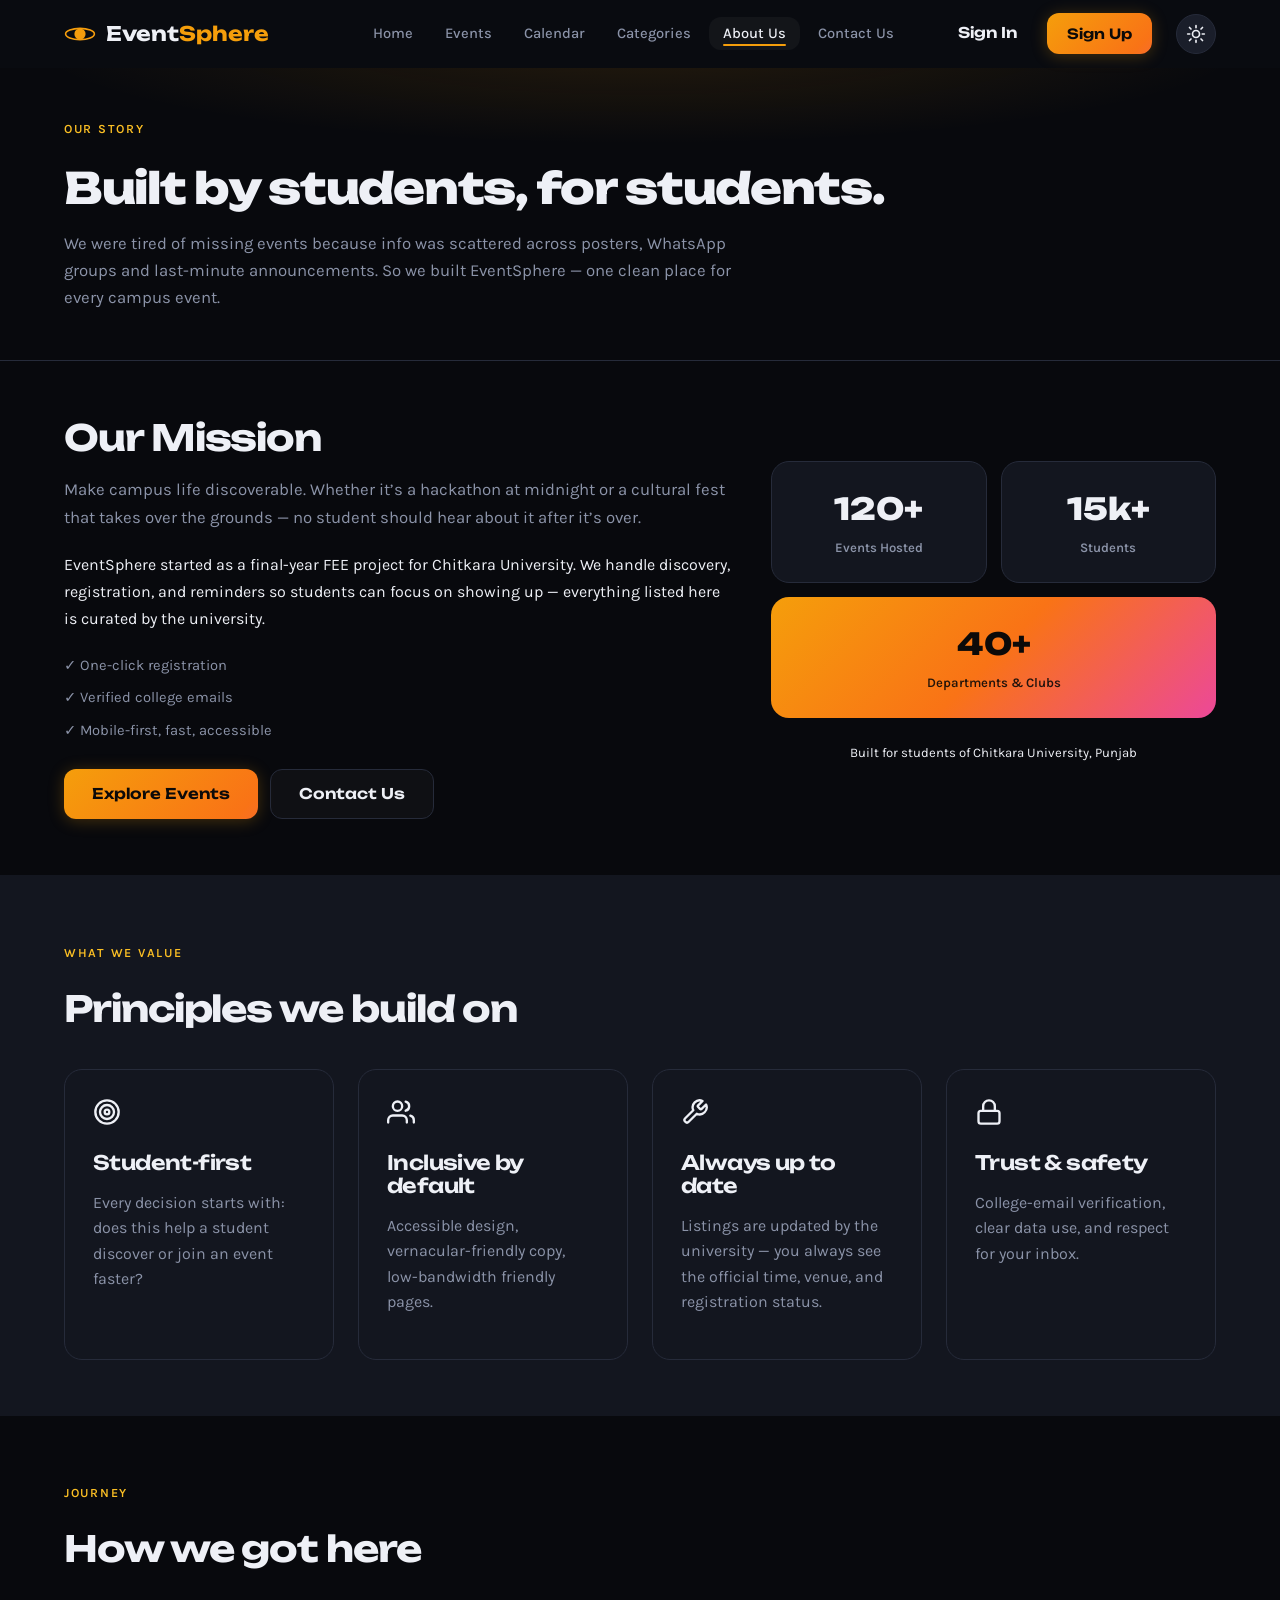
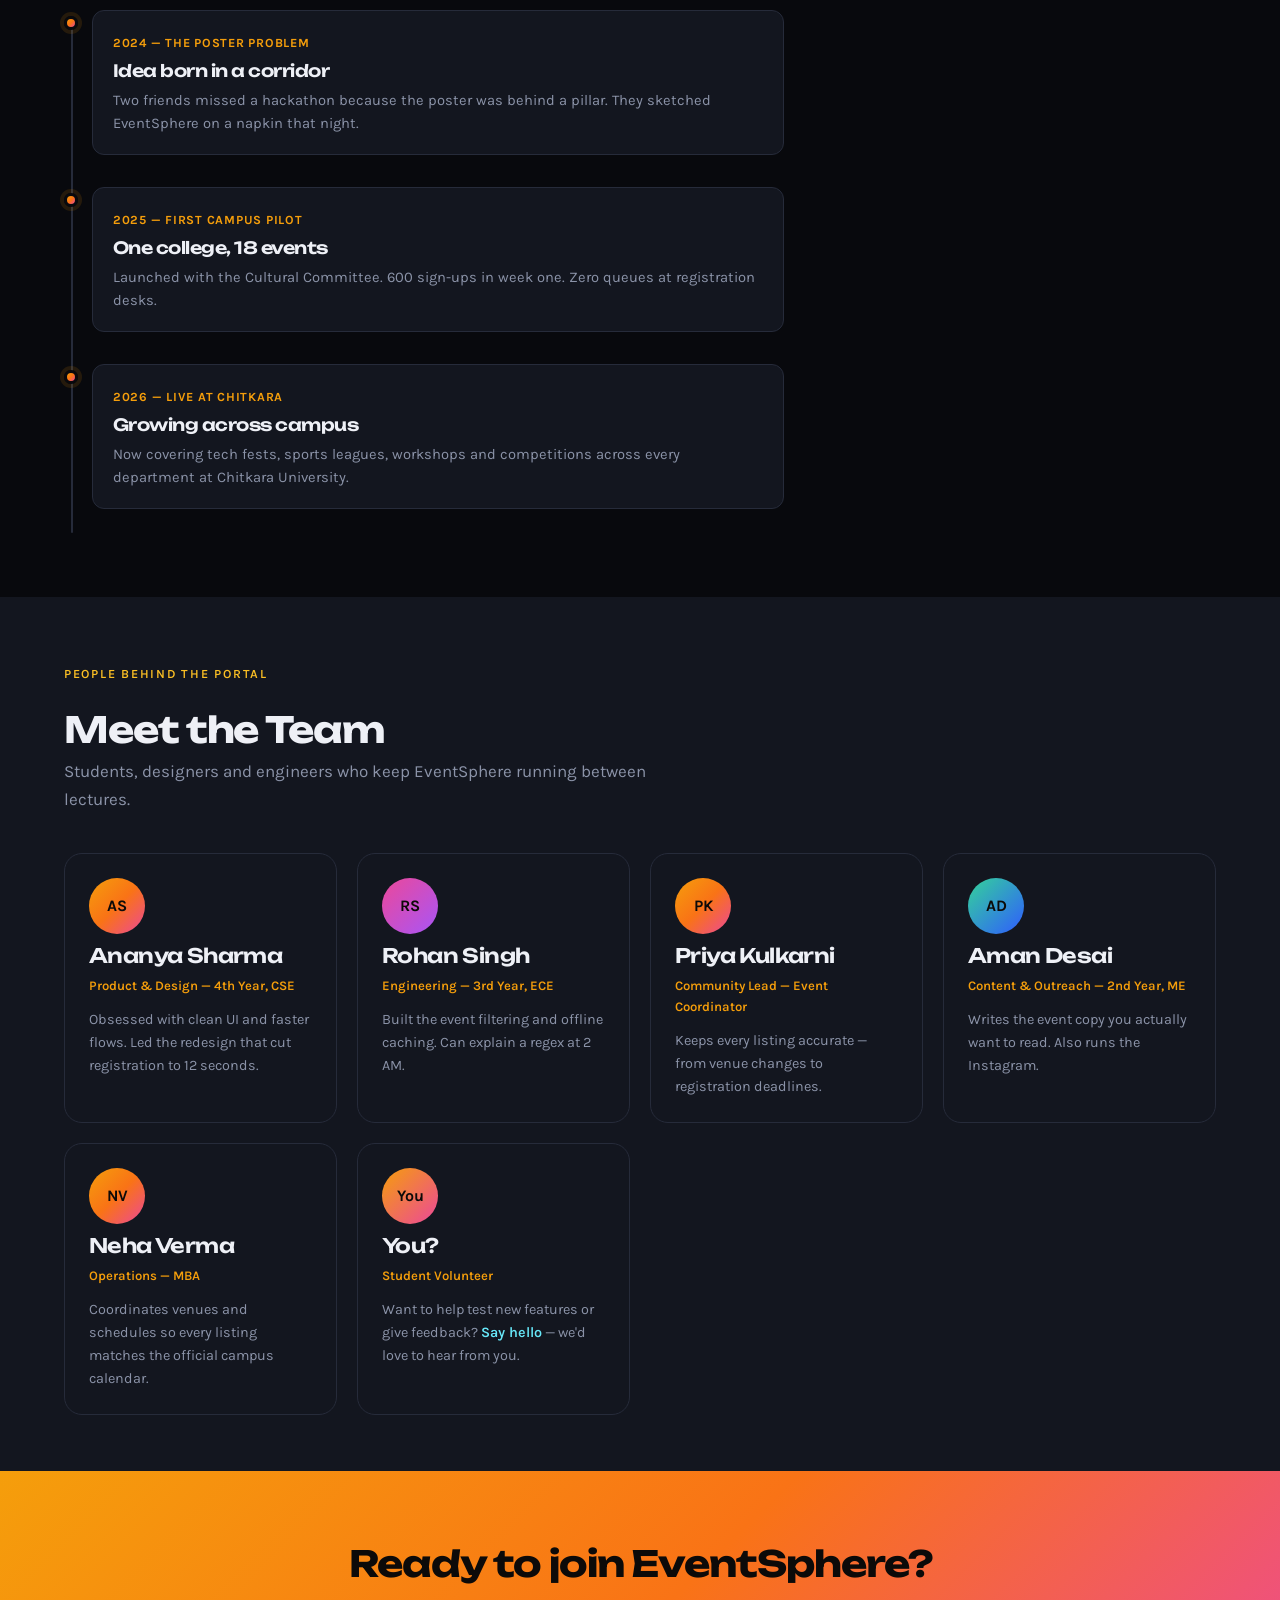
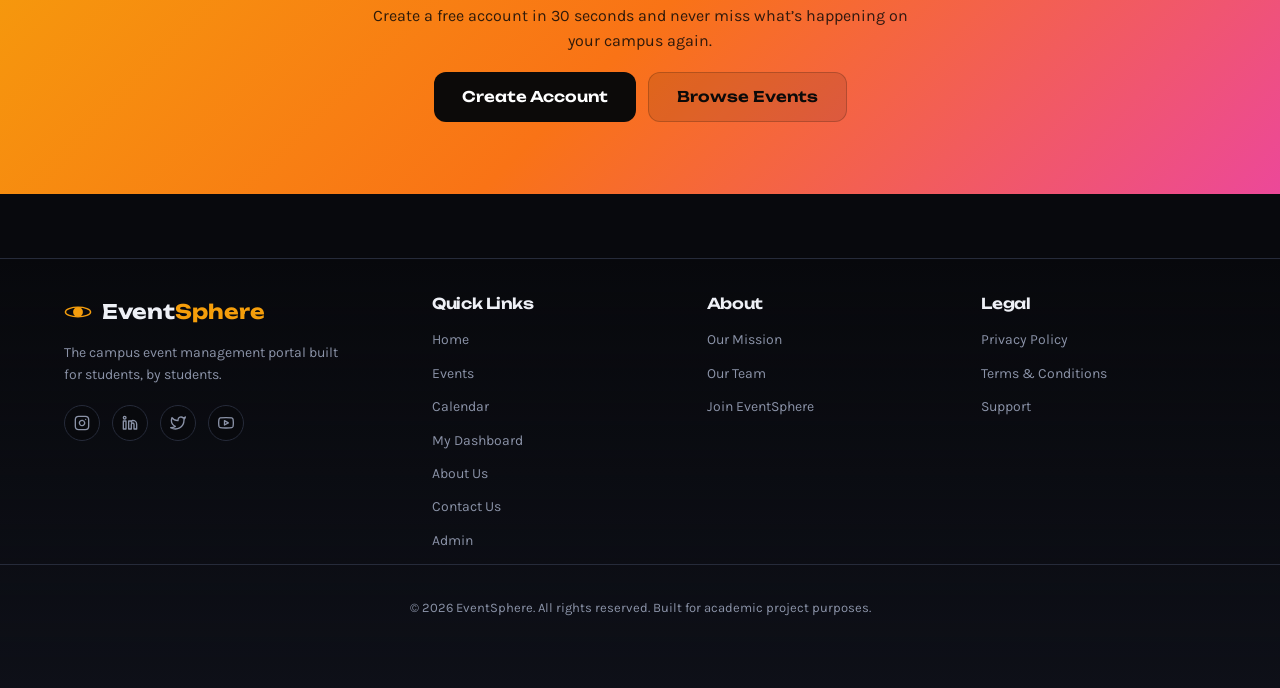
==== commit 84bddd49: "v2: EventSphere upgrades (dashboard, tickets, certificates, calendar, admin, store)" ====
--- a/about.html
+++ b/about.html
@@ -36,6 +36,7 @@
         <ul class="nav-links">
           <li><a href="index.html" class="nav-link">Home</a></li>
           <li><a href="events.html" class="nav-link">Events</a></li>
+          <li><a href="calendar.html" class="nav-link">Calendar</a></li>
           <li><a href="categories.html" class="nav-link">Categories</a></li>
           <li><a href="about.html" class="nav-link active">About Us</a></li>
           <li><a href="contact.html" class="nav-link">Contact Us</a></li>
@@ -238,7 +239,7 @@
         <p class="footer-tagline">The campus event management portal built for students, by students.</p>
         <div class="social-icons"><a href="#" aria-label="Instagram"><svg class="icon"><use href="#i-instagram"/></svg></a><a href="#" aria-label="LinkedIn"><svg class="icon"><use href="#i-linkedin"/></svg></a><a href="#" aria-label="Twitter"><svg class="icon"><use href="#i-twitter"/></svg></a><a href="#" aria-label="YouTube"><svg class="icon"><use href="#i-youtube"/></svg></a></div>
       </div>
-      <nav class="footer-col" aria-label="Quick links"><h3>Quick Links</h3><ul><li><a href="index.html">Home</a></li><li><a href="events.html">Events</a></li><li><a href="about.html">About Us</a></li><li><a href="contact.html">Contact Us</a></li></ul></nav>
+      <nav class="footer-col" aria-label="Quick links"><h3>Quick Links</h3><ul><li><a href="index.html">Home</a></li><li><a href="events.html">Events</a></li><li><a href="calendar.html">Calendar</a></li><li><a href="dashboard.html">My Dashboard</a></li><li><a href="about.html">About Us</a></li><li><a href="contact.html">Contact Us</a></li><li><a href="admin.html">Admin</a></li></ul></nav>
       <nav class="footer-col" aria-label="About"><h3>About</h3><ul><li><a href="about.html">Our Mission</a></li><li><a href="about.html#team">Our Team</a></li><li><a href="signup.html">Join EventSphere</a></li></ul></nav>
       <nav class="footer-col" aria-label="Legal"><h3>Legal</h3><ul><li><a href="#">Privacy Policy</a></li><li><a href="#">Terms & Conditions</a></li><li><a href="contact.html">Support</a></li></ul></nav>
     </div>
@@ -247,6 +248,8 @@
 
   <script src="js/icons.js"></script>
   <script src="js/auth.js"></script>
+  <script src="js/events.js"></script>
+  <script src="js/store.js"></script>
   <script src="js/main.js"></script>
 </body>
 </html>
--- a/css/style.css
+++ b/css/style.css
@@ -2452,3 +2452,271 @@
   25% { transform: translateX(-4px); }
   75% { transform: translateX(4px); }
 }
+
+/* =========================================================
+   EVENTSPHERE v2 — dashboard, tickets, calendar, admin, modals
+   (appended; uses the same design tokens as the rest of the site)
+   ========================================================= */
+.es-muted { color: var(--color-text-secondary); font-size: 0.9rem; }
+.es-muted .icon, .es-row .icon { font-size: 0.95em; vertical-align: -2px; }
+code { font-family: ui-monospace, "SF Mono", Menlo, monospace; font-size: 0.85em; background: var(--color-surface-strong); padding: 2px 6px; border-radius: 6px; }
+.es-form-error { color: var(--color-danger); font-size: 0.85rem; min-height: 1.2em; margin: 6px 0; }
+.es-back { display: inline-block; margin-bottom: 16px; color: var(--color-link); font-weight: 600; }
+.es-check { display: inline-flex; align-items: center; gap: 8px; font-size: 0.9rem; color: var(--color-text-secondary); cursor: pointer; }
+
+/* ---- badges, status, heart ---- */
+.event-card { position: relative; }
+.es-card-status { display: flex; flex-wrap: wrap; align-items: center; gap: 8px; margin: 0 0 12px; min-height: 24px; }
+.es-badge { display: inline-flex; align-items: center; padding: 3px 10px; border-radius: 999px; font-size: 0.75rem; font-weight: 700; letter-spacing: 0.02em; border: 1px solid transparent; }
+.es-badge-open { background: var(--color-success-bg); color: var(--color-success); border-color: rgba(52,211,153,.25); }
+.es-badge-almost { background: rgba(245,158,11,.14); color: var(--color-accent); border-color: rgba(245,158,11,.3); }
+.es-badge-full { background: var(--color-error-bg); color: var(--color-danger); border-color: rgba(251,113,133,.3); }
+.es-badge-ended { background: var(--color-surface-strong); color: var(--color-text-secondary); border-color: var(--color-border); }
+.es-badge-live { background: var(--color-error-bg); color: var(--color-danger); animation: esPulse 1.4s ease-in-out infinite; }
+@keyframes esPulse { 50% { opacity: .55; } }
+.es-countdown { font-size: 0.78rem; font-weight: 700; color: var(--color-accent); font-variant-numeric: tabular-nums; }
+.es-countdown[data-state="ended"] { display: none; }
+.es-rating-chip { font-size: 0.78rem; font-weight: 700; color: var(--color-accent); background: var(--color-accent-soft); padding: 3px 9px; border-radius: 999px; }
+.es-heart { position: absolute; top: 12px; right: 12px; z-index: 3; width: 38px; height: 38px; border-radius: 50%; border: 1px solid rgba(255,255,255,.25); background: rgba(8,9,13,.55); backdrop-filter: blur(6px); color: #fff; display: inline-flex; align-items: center; justify-content: center; cursor: pointer; transition: transform .2s ease, background .2s ease; }
+.es-heart:hover { transform: scale(1.1); }
+.es-heart .icon { width: 18px; height: 18px; fill: none; stroke: currentColor; stroke-width: 2; }
+.es-heart.on { background: #fb7185; border-color: #fb7185; }
+.es-heart.on .icon { fill: #fff; stroke: #fff; }
+.details-meta-top .es-heart { position: static; background: var(--color-surface-strong); color: var(--color-text); border-color: var(--color-border); }
+.details-meta-top { flex-wrap: wrap; gap: 10px; align-items: center; }
+.details-meta-top .es-heart.on { background: #fb7185; color: #fff; }
+
+/* ---- modal ---- */
+body.es-modal-open { overflow: hidden; }
+.es-modal-backdrop { position: fixed; inset: 0; z-index: 300; background: rgba(4,5,8,.7); backdrop-filter: blur(4px); display: flex; align-items: center; justify-content: center; padding: 16px; animation: fadeIn .2s ease both; }
+.es-modal { position: relative; width: min(560px, 100%); max-height: calc(100vh - 32px); overflow: auto; background: var(--color-surface); color: var(--color-text); border: 1px solid var(--color-border); border-radius: var(--radius-xl); padding: 28px; box-shadow: var(--shadow-md); }
+.es-modal h3 { margin: 0 36px 6px 0; font-size: 1.2rem; }
+.es-modal-sub { color: var(--color-text-secondary); margin: 0 0 16px; font-size: .9rem; }
+.es-modal-x { position: absolute; top: 14px; right: 14px; width: 34px; height: 34px; border-radius: 50%; border: 1px solid var(--color-border); background: transparent; color: var(--color-text); cursor: pointer; }
+.es-modal-actions { display: flex; justify-content: flex-end; gap: 10px; margin-top: 18px; flex-wrap: wrap; }
+.es-note { background: var(--color-surface-strong); border: 1px solid var(--color-border); border-radius: 10px; padding: 11px 14px; font-size: .88rem; margin: 0 0 14px; line-height: 1.5; }
+.es-note-warn { background: rgba(245,158,11,.1); border-color: rgba(245,158,11,.35); }
+.es-pay { border: 1px solid var(--color-border); border-radius: 12px; padding: 14px; margin-top: 6px; display: flex; flex-wrap: wrap; gap: 6px 18px; align-items: center; }
+.es-pay-head { flex: 1 0 100%; display: flex; justify-content: space-between; gap: 10px; flex-wrap: wrap; }
+.es-demo-tag { font-size: .72rem; font-weight: 700; color: var(--color-accent); background: var(--color-accent-soft); padding: 3px 9px; border-radius: 999px; }
+.es-radio { display: inline-flex; gap: 6px; align-items: center; font-size: .9rem; cursor: pointer; }
+.es-modal .form-group input, .es-modal .form-group textarea, .es-modal .form-group select, .es-toolbar-row input, .es-toolbar-row select, .es-ci-form input { width: 100%; padding: 11px 14px; background: var(--color-bg-soft); color: var(--color-text); border: 1px solid var(--color-border); border-radius: 10px; }
+.es-grid-form { display: grid; grid-template-columns: 1fr 1fr; gap: 0 14px; }
+.es-grid-form .span2 { grid-column: 1 / -1; }
+@media (max-width: 560px) { .es-grid-form { grid-template-columns: 1fr; } }
+
+/* ---- event details extras ---- */
+.es-seatmeter { margin-top: 16px; }
+.es-seatmeter-bar { height: 10px; background: var(--color-surface-strong); border-radius: 999px; overflow: hidden; border: 1px solid var(--color-border); }
+.es-seatmeter-bar span { display: block; height: 100%; border-radius: 999px; }
+.es-fill-open { background: var(--color-success); } .es-fill-almost { background: var(--color-accent); } .es-fill-full { background: var(--color-danger); }
+.es-seatmeter-label { display: flex; justify-content: space-between; font-size: .82rem; color: var(--color-text-secondary); margin-top: 6px; }
+.es-cd-big { display: flex; gap: 8px; margin: 0 0 16px; }
+.es-cd-cell { flex: 1; text-align: center; background: var(--color-surface-strong); border: 1px solid var(--color-border); border-radius: 12px; padding: 10px 4px; }
+.es-cd-cell strong { display: block; font-family: var(--font-display); font-size: 1.35rem; font-variant-numeric: tabular-nums; }
+.es-cd-cell span { font-size: .68rem; text-transform: uppercase; letter-spacing: .08em; color: var(--color-text-secondary); }
+.es-cd-state { font-weight: 700; color: var(--color-accent); }
+.es-ticket-cta { margin-top: 16px; padding: 14px; border: 1px dashed var(--color-border-hover); border-radius: 12px; text-align: center; }
+.es-ticket-code { font-family: ui-monospace, Menlo, monospace; font-weight: 700; letter-spacing: .08em; margin-bottom: 10px; }
+.es-reviews { margin-top: 36px; padding-top: 24px; border-top: 1px solid var(--color-border); }
+.es-reviews h3 { display: flex; gap: 10px; align-items: center; margin-bottom: 14px; }
+.es-review-form { margin-bottom: 20px; display: grid; gap: 10px; }
+.es-review-form textarea { width: 100%; padding: 12px 14px; background: var(--color-bg-soft); color: var(--color-text); border: 1px solid var(--color-border); border-radius: 10px; }
+.es-star-input { display: inline-flex; flex-direction: row-reverse; justify-content: flex-end; gap: 2px; }
+.es-star-input input { position: absolute; opacity: 0; pointer-events: none; }
+.es-star-input label { font-size: 1.9rem; line-height: 1; color: var(--color-border-hover); cursor: pointer; transition: color .15s ease; }
+.es-star-input input:checked ~ label, .es-star-input label:hover, .es-star-input label:hover ~ label { color: #f59e0b; }
+.es-star-input input:focus-visible + label { outline: 2px solid var(--color-accent); border-radius: 4px; }
+.es-review { padding: 14px 0; border-bottom: 1px solid var(--color-border); }
+.es-review-head { display: flex; gap: 12px; align-items: center; flex-wrap: wrap; }
+.es-stars { color: #f59e0b; letter-spacing: 2px; }
+.es-review p { margin: 6px 0 0; color: var(--color-text-secondary); }
+
+/* ---- empty states ---- */
+.es-empty { text-align: center; max-width: 560px; margin: 40px auto; padding: 40px 24px; background: var(--color-surface); border: 1px solid var(--color-border); border-radius: 18px; }
+.es-empty p { color: var(--color-text-secondary); margin: 10px 0 22px; }
+.es-empty-sm { padding: 22px; text-align: center; color: var(--color-text-secondary); border: 1px dashed var(--color-border); border-radius: 14px; margin-bottom: 8px; }
+.es-empty-sm a { color: var(--color-link); font-weight: 600; }
+
+/* ---- dashboard ---- */
+.es-profile { display: flex; align-items: center; gap: 16px; flex-wrap: wrap; margin-bottom: 22px; }
+.es-avatar-lg { width: 64px !important; height: 64px !important; font-size: 1.3rem !important; }
+.es-profile-text h2 { margin: 0; font-size: 1.5rem; }
+.es-level { margin-left: auto; text-align: right; display: grid; }
+.es-level-name { font-family: var(--font-display); font-size: 1.05rem; background: var(--color-gradient-amber); -webkit-background-clip: text; background-clip: text; color: transparent; }
+.es-stat-grid { display: grid; grid-template-columns: repeat(4, 1fr); gap: 14px; margin-bottom: 22px; }
+.es-stat-grid-6 { grid-template-columns: repeat(6, 1fr); }
+.es-stat { background: var(--color-surface); border: 1px solid var(--color-border); border-radius: 16px; padding: 18px; }
+.es-stat strong { display: block; font-family: var(--font-display); font-size: 1.7rem; }
+.es-stat strong small { font-size: .9rem; color: var(--color-text-secondary); }
+.es-stat span { color: var(--color-text-secondary); font-size: .85rem; }
+@media (max-width: 900px) { .es-stat-grid, .es-stat-grid-6 { grid-template-columns: repeat(2, 1fr); } }
+.es-next { display: flex; align-items: center; gap: 20px; flex-wrap: wrap; justify-content: space-between; background: var(--color-gradient-amber); color: #0c0a09; padding: 22px 24px; border-radius: 18px; margin-bottom: 26px; }
+.es-next h3, .es-next .es-muted { color: #0c0a09; margin: 2px 0; }
+.es-next .es-cd-big { margin: 0; min-width: 260px; }
+.es-next .es-cd-cell { background: rgba(12,10,9,.12); border-color: rgba(12,10,9,.2); }
+.es-next .es-cd-cell strong, .es-next .es-cd-cell span, .es-next .es-cd-state { color: #0c0a09; }
+.es-next .btn-primary { background: #0c0a09; color: #fff; }
+.es-dash-grid { display: grid; grid-template-columns: minmax(0, 1fr) 340px; gap: 28px; align-items: start; }
+@media (max-width: 980px) { .es-dash-grid { grid-template-columns: 1fr; } }
+.es-h { font-size: 1.15rem; margin: 26px 0 12px; display: flex; align-items: center; gap: 10px; }
+.es-h:first-child { margin-top: 0; }
+.es-count { font-family: var(--font-body); font-size: .8rem; background: var(--color-surface-strong); border: 1px solid var(--color-border); border-radius: 999px; padding: 1px 10px; color: var(--color-text-secondary); }
+.es-row { display: grid; grid-template-columns: 96px minmax(0, 1fr) auto; gap: 16px; align-items: center; background: var(--color-surface); border: 1px solid var(--color-border); border-radius: 16px; padding: 12px; margin-bottom: 12px; }
+.es-row-img { width: 96px; height: 84px; border-radius: 12px; overflow: hidden; display: flex; align-items: center; justify-content: center; }
+.es-row-img img { width: 100%; height: 100%; object-fit: cover; }
+.es-row-top { display: flex; gap: 8px; align-items: center; flex-wrap: wrap; margin-bottom: 4px; }
+.es-row h3 { margin: 2px 0 4px; font-size: 1.02rem; }
+.es-row h3 a:hover { color: var(--color-accent); }
+.es-row-body p { margin: 2px 0; }
+.es-row-actions { display: flex; flex-direction: column; gap: 6px; align-items: stretch; }
+@media (max-width: 720px) { .es-row { grid-template-columns: 72px 1fr; } .es-row-img { width: 72px; height: 72px; } .es-row-actions { grid-column: 1 / -1; flex-direction: row; flex-wrap: wrap; } }
+.es-side-head { display: flex; justify-content: space-between; align-items: center; margin-bottom: 10px; }
+.es-notifs { list-style: none; margin: 0; padding: 0; }
+.es-notifs li { padding: 10px 0; border-bottom: 1px solid var(--color-border); font-size: .88rem; line-height: 1.45; }
+.es-notifs li.unseen { border-left: 3px solid var(--color-accent); padding-left: 10px; }
+.es-notifs time { display: block; font-size: .72rem; color: var(--color-text-secondary); margin-top: 2px; }
+.es-notifs a:hover { color: var(--color-accent); }
+.es-badges { display: grid; grid-template-columns: repeat(auto-fill, minmax(86px, 1fr)); gap: 10px; }
+.es-bdg { display: flex; flex-direction: column; align-items: center; gap: 6px; text-align: center; font-size: .72rem; font-weight: 700; padding: 12px 6px; border-radius: 12px; border: 1px dashed var(--color-border-hover); color: var(--color-text-secondary); opacity: .55; filter: grayscale(1); }
+.es-bdg.earned { opacity: 1; filter: none; border-style: solid; border-color: var(--color-accent); color: var(--color-accent); background: var(--color-accent-soft); }
+.es-mini { display: grid; gap: 2px; padding: 10px 0; border-bottom: 1px solid var(--color-border); }
+.es-mini:last-child { border-bottom: 0; }
+.es-mini:hover strong { color: var(--color-accent); }
+
+/* ---- ticket ---- */
+.es-ticket { display: grid; grid-template-columns: 1fr 260px; background: var(--color-surface); border: 1px solid var(--color-border); border-radius: 22px; overflow: hidden; box-shadow: var(--shadow-md); position: relative; }
+.es-ticket::before { content: ""; position: absolute; left: 0; top: 0; bottom: 0; width: 8px; background: var(--color-gradient-amber); }
+.es-ticket-main { padding: 28px 28px 22px 34px; display: grid; gap: 10px; align-content: start; }
+.es-ticket-brand { color: var(--color-text-secondary); font-size: .78rem; font-weight: 700; letter-spacing: .1em; text-transform: uppercase; }
+.es-ticket-main h1 { font-size: clamp(1.4rem, 3.4vw, 2rem); margin: 4px 0 6px; line-height: 1.2; }
+.es-ticket-meta { list-style: none; margin: 4px 0; padding: 0; display: grid; grid-template-columns: 1fr 1fr; gap: 14px 20px; }
+.es-ticket-meta li { display: flex; gap: 10px; align-items: flex-start; }
+.es-ticket-meta .icon { font-size: 1.1rem; margin-top: 3px; color: var(--color-accent); }
+.es-ticket-meta small { display: block; color: var(--color-text-secondary); font-size: .72rem; text-transform: uppercase; letter-spacing: .08em; }
+.es-ticket-team { font-size: .9rem; color: var(--color-text-secondary); margin: 0; }
+.es-ticket-foot { display: flex; justify-content: space-between; gap: 12px; flex-wrap: wrap; border-top: 1px dashed var(--color-border-hover); padding-top: 12px; margin-top: 6px; font-size: .82rem; color: var(--color-text-secondary); }
+.es-ticket-stub { border-left: 2px dashed var(--color-border-hover); padding: 24px 20px; display: flex; flex-direction: column; align-items: center; justify-content: center; gap: 12px; background: var(--color-bg-soft); }
+.es-qr { width: 190px; height: 190px; background: #fff; padding: 10px; border-radius: 12px; }
+.es-qr svg { width: 100%; height: 100%; display: block; }
+.es-ticket-stub .es-ticket-code { margin: 0; font-size: 1.02rem; }
+.es-ticket-status { font-size: .75rem; font-weight: 800; letter-spacing: .1em; padding: 5px 12px; border-radius: 999px; }
+.es-ticket-status.ok { color: var(--color-success); background: var(--color-success-bg); }
+.es-ticket-status.in { color: #fff; background: #2563eb; }
+.es-ticket-status.wait { color: var(--color-accent); background: var(--color-accent-soft); }
+.es-ticket-actions { display: flex; gap: 10px; flex-wrap: wrap; margin-top: 20px; }
+@media (max-width: 720px) { .es-ticket { grid-template-columns: 1fr; } .es-ticket-stub { border-left: 0; border-top: 2px dashed var(--color-border-hover); } .es-ticket-meta { grid-template-columns: 1fr; } }
+
+/* ---- certificate ---- */
+.es-cert-wrap { overflow-x: auto; padding-bottom: 6px; }
+.es-cert { background: #fffdf7; color: #0f172a; aspect-ratio: 1.4142 / 1; min-width: 720px; max-width: 1000px; margin: 0 auto; padding: 22px; border: 12px solid #f59e0b; box-shadow: var(--shadow-md); }
+.es-cert-inner { height: 100%; border: 2px solid #1a1e2a; display: flex; flex-direction: column; align-items: center; justify-content: center; text-align: center; padding: 28px 48px; gap: 6px; }
+.es-cert-brand { font-weight: 800; letter-spacing: .2em; text-transform: uppercase; color: #b45309; display: flex; gap: 8px; align-items: center; }
+.es-cert-kicker { font-family: Georgia, "Times New Roman", serif; font-size: clamp(1.6rem, 4vw, 2.6rem); font-weight: 700; margin: 6px 0 2px; }
+.es-cert-line { color: #475569; margin: 4px 0; max-width: 640px; line-height: 1.5; }
+.es-cert-name { font-family: Georgia, serif; font-style: italic; font-size: clamp(2rem, 5vw, 3.4rem); margin: 4px 0; color: #0f172a; border-bottom: 3px solid #f59e0b; padding: 0 28px 4px; }
+.es-cert-event { font-size: clamp(1.2rem, 2.6vw, 1.9rem); margin: 4px 0; color: #0f172a; }
+.es-cert-foot { display: flex; justify-content: space-between; align-items: flex-end; width: 100%; margin-top: 18px; }
+.es-cert-sign { display: grid; gap: 4px; min-width: 170px; border-top: 1px solid #0f172a; padding-top: 6px; }
+.es-cert-sig { font-family: Georgia, serif; font-style: italic; font-weight: 700; font-size: 1.1rem; }
+.es-cert-sign small, .es-cert-qr small { color: #475569; font-size: .72rem; }
+.es-cert-qr { display: grid; gap: 4px; justify-items: center; }
+.es-cert-qr svg { width: 72px; height: 72px; }
+
+/* ---- calendar ---- */
+.es-cal-bar { display: flex; justify-content: space-between; align-items: center; gap: 14px; flex-wrap: wrap; margin-bottom: 12px; }
+.es-cal-nav { display: flex; align-items: center; gap: 10px; }
+.es-cal-nav h2 { margin: 0 6px; min-width: 190px; text-align: center; font-size: 1.3rem; }
+.es-cal-tools { display: flex; gap: 14px; align-items: center; flex-wrap: wrap; }
+.es-seg { display: inline-flex; border: 1px solid var(--color-border); border-radius: 10px; overflow: hidden; }
+.es-seg button { padding: 8px 16px; background: transparent; color: var(--color-text-secondary); border: 0; font-weight: 700; cursor: pointer; }
+.es-seg button.active { background: var(--color-accent); color: var(--color-on-accent); }
+.es-legend { display: flex; gap: 8px; flex-wrap: wrap; margin-bottom: 16px; }
+.es-leg { display: inline-flex; align-items: center; gap: 7px; padding: 6px 14px; border-radius: 999px; background: var(--color-surface); color: var(--color-text-secondary); border: 1px solid var(--color-border); cursor: pointer; font-weight: 600; font-size: .85rem; }
+.es-leg i { width: 9px; height: 9px; border-radius: 50%; display: inline-block; }
+.es-leg.on { border-color: var(--color-accent); color: var(--color-text); background: var(--color-accent-soft); }
+.es-cal-layout { display: grid; grid-template-columns: minmax(0, 1fr) 300px; gap: 22px; align-items: start; }
+@media (max-width: 980px) { .es-cal-layout { grid-template-columns: 1fr; } }
+.es-cal-grid { display: grid; grid-template-columns: repeat(7, minmax(0, 1fr)); border: 1px solid var(--color-border); border-radius: 16px; overflow: hidden; background: var(--color-surface); }
+.es-dow { padding: 10px 6px; text-align: center; font-size: .75rem; font-weight: 800; letter-spacing: .08em; text-transform: uppercase; color: var(--color-text-secondary); background: var(--color-surface-strong); border-bottom: 1px solid var(--color-border); }
+.es-day { min-height: 108px; padding: 6px; border-right: 1px solid var(--color-border); border-bottom: 1px solid var(--color-border); cursor: pointer; position: relative; display: flex; flex-direction: column; gap: 4px; transition: background .15s ease; }
+.es-day:nth-child(7n+7) { border-right: 0; }
+.es-day.blank { cursor: default; background: var(--color-bg-soft); }
+.es-day:not(.blank):hover { background: var(--color-surface-strong); }
+.es-day.sel { outline: 2px solid var(--color-accent); outline-offset: -2px; }
+.es-dnum { font-weight: 700; font-size: .85rem; width: 26px; height: 26px; display: inline-flex; align-items: center; justify-content: center; border-radius: 50%; }
+.es-day.today .es-dnum { background: var(--color-accent); color: var(--color-on-accent); }
+.es-chips { display: grid; gap: 3px; }
+.es-chip { display: block; font-size: .72rem; font-weight: 700; padding: 3px 7px; border-radius: 6px; background: color-mix(in srgb, var(--c) 18%, transparent); color: var(--color-text); border-left: 3px solid var(--c); overflow: hidden; text-overflow: ellipsis; white-space: nowrap; }
+.es-more { font-size: .7rem; color: var(--color-text-secondary); padding-left: 4px; }
+.es-dots { display: none; gap: 3px; justify-content: center; margin-top: auto; }
+.es-dots i { width: 6px; height: 6px; border-radius: 50%; }
+@media (max-width: 720px) { .es-day { min-height: 56px; align-items: center; } .es-chips { display: none; } .es-dots { display: flex; } .es-dow { font-size: .62rem; padding: 8px 0; } }
+.es-cal-side h3 { margin-bottom: 12px; font-size: 1.05rem; }
+.es-side-ev { display: grid; gap: 4px; padding: 10px 0 10px 12px; border-left: 3px solid var(--c); margin-bottom: 10px; }
+.es-agenda { display: grid; gap: 12px; }
+.es-agenda-item { display: grid; grid-template-columns: 62px minmax(0, 1fr) auto; gap: 14px; align-items: center; background: var(--color-surface); border: 1px solid var(--color-border); border-left: 4px solid var(--c); border-radius: 14px; padding: 14px; }
+.es-agenda-date { text-align: center; } .es-agenda-date strong { display: block; font-family: var(--font-display); font-size: 1.5rem; } .es-agenda-date span { font-size: .75rem; color: var(--color-text-secondary); text-transform: uppercase; }
+.es-agenda-body h3 { margin: 0 0 4px; font-size: 1.02rem; }
+.es-agenda-actions { display: flex; gap: 6px; }
+@media (max-width: 640px) { .es-agenda-item { grid-template-columns: 52px 1fr; } .es-agenda-actions { grid-column: 1 / -1; } }
+
+/* ---- admin ---- */
+.es-admin-gate { max-width: 440px; margin: 20px auto; }
+.es-tabs { display: flex; gap: 6px; flex-wrap: wrap; border-bottom: 1px solid var(--color-border); margin-bottom: 22px; align-items: center; }
+.es-tabs button[role="tab"] { padding: 12px 18px; background: transparent; border: 0; border-bottom: 3px solid transparent; color: var(--color-text-secondary); font-weight: 700; cursor: pointer; font-size: .95rem; }
+.es-tabs button[role="tab"].active { color: var(--color-text); border-bottom-color: var(--color-accent); }
+.es-tabs-sp { flex: 1; }
+.es-chart-grid { display: grid; grid-template-columns: 1.3fr 1fr; gap: 18px; }
+@media (max-width: 900px) { .es-chart-grid { grid-template-columns: 1fr; } }
+.es-bars { display: grid; gap: 9px; }
+.es-bar-row { display: grid; grid-template-columns: minmax(90px, 150px) 1fr 62px; gap: 10px; align-items: center; font-size: .82rem; }
+.es-bar-label { overflow: hidden; text-overflow: ellipsis; white-space: nowrap; }
+.es-bar-track { height: 14px; background: transparent; }
+.es-bar-cap { height: 100%; background: var(--color-surface-strong); border: 1px solid var(--color-border); border-radius: 999px; overflow: hidden; }
+.es-bar-fill { height: 100%; border-radius: 999px; }
+.es-bar-val { text-align: right; color: var(--color-text-secondary); font-variant-numeric: tabular-nums; }
+.es-donut-wrap { display: flex; gap: 20px; align-items: center; flex-wrap: wrap; margin-top: 10px; }
+.es-donut { width: 140px; height: 140px; transform: rotate(0deg); }
+.es-donut circle { transition: stroke-dasharray .4s ease; }
+.es-donut-n { font-size: 7px; font-weight: 800; fill: var(--color-text); }
+.es-donut-leg { list-style: none; padding: 0; margin: 0; display: grid; gap: 6px; font-size: .88rem; }
+.es-donut-leg i { display: inline-block; width: 10px; height: 10px; border-radius: 3px; margin-right: 8px; }
+.es-days { display: flex; gap: 5px; align-items: flex-end; height: 120px; }
+.es-daycol { flex: 1; display: flex; flex-direction: column; align-items: center; gap: 4px; height: 100%; }
+.es-daybar { flex: 1; width: 100%; display: flex; align-items: flex-end; background: var(--color-surface-strong); border-radius: 6px; overflow: hidden; }
+.es-daybar span { width: 100%; background: var(--color-gradient-amber); border-radius: 6px 6px 0 0; min-height: 0; }
+.es-daycol small { font-size: .66rem; color: var(--color-text-secondary); }
+.es-toolbar-row { display: flex; gap: 10px; flex-wrap: wrap; margin-bottom: 16px; align-items: center; }
+.es-toolbar-row select, .es-toolbar-row input { width: auto; min-width: 200px; }
+.es-table-wrap { overflow-x: auto; border: 1px solid var(--color-border); border-radius: 14px; background: var(--color-surface); }
+.es-table { width: 100%; border-collapse: collapse; font-size: .88rem; min-width: 720px; }
+.es-table th { text-align: left; padding: 12px 14px; font-size: .72rem; text-transform: uppercase; letter-spacing: .08em; color: var(--color-text-secondary); background: var(--color-surface-strong); }
+.es-table td { padding: 12px 14px; border-top: 1px solid var(--color-border); vertical-align: top; }
+.es-td-actions { display: flex; gap: 6px; flex-wrap: wrap; }
+.es-checkin { max-width: 640px; }
+.es-ci-form { display: flex; gap: 10px; margin: 14px 0 6px; }
+.es-ci-form input { font-family: ui-monospace, Menlo, monospace; text-transform: uppercase; }
+.es-ci-msg { min-height: 1.4em; font-weight: 700; margin: 8px 0 0; }
+.es-ci-msg.ok { color: var(--color-success); } .es-ci-msg.bad { color: var(--color-danger); }
+
+/* ---- home "next event" banner ---- */
+.es-nextbanner { margin-top: -28px; position: relative; z-index: 2; }
+.es-nextbanner-inner { display: flex; align-items: center; justify-content: space-between; gap: 20px; flex-wrap: wrap; background: var(--color-surface); border: 1px solid var(--color-border); border-radius: 20px; padding: 20px 24px; box-shadow: var(--shadow-md); }
+.es-nextbanner-inner h3 { margin: 2px 0 0; font-size: 1.15rem; }
+.es-nextbanner .es-cd-big { margin: 0; min-width: 270px; }
+
+/* ---- print: only the ticket / certificate ---- */
+@media print {
+  @page { margin: 10mm; }
+  .site-header, .site-footer, .es-ticket-actions, .es-back, .toast, .es-muted:last-child { display: none !important; }
+  body { background: #fff !important; }
+  .es-cert { box-shadow: none; min-width: 0; width: 100%; max-width: none; }
+  .es-ticket { box-shadow: none; }
+}
+.es-row-body .icon, .es-cert-brand .icon { display: inline-block; vertical-align: -2px; margin-right: 2px; }
+.es-ticket-brand { display: flex; align-items: center; gap: 8px; }
+.es-ticket-brand .icon { display: inline-block; }
+.es-cert-kicker { color: #1a1e2a; }
+.es-cert-event, .es-cert-name { color: #0f172a; }
+@media (max-width: 720px) { .es-cal-nav { flex-wrap: wrap; } .es-cal-nav h2 { min-width: 0; font-size: 1.1rem; } .es-cal-tools { gap: 8px; } }
